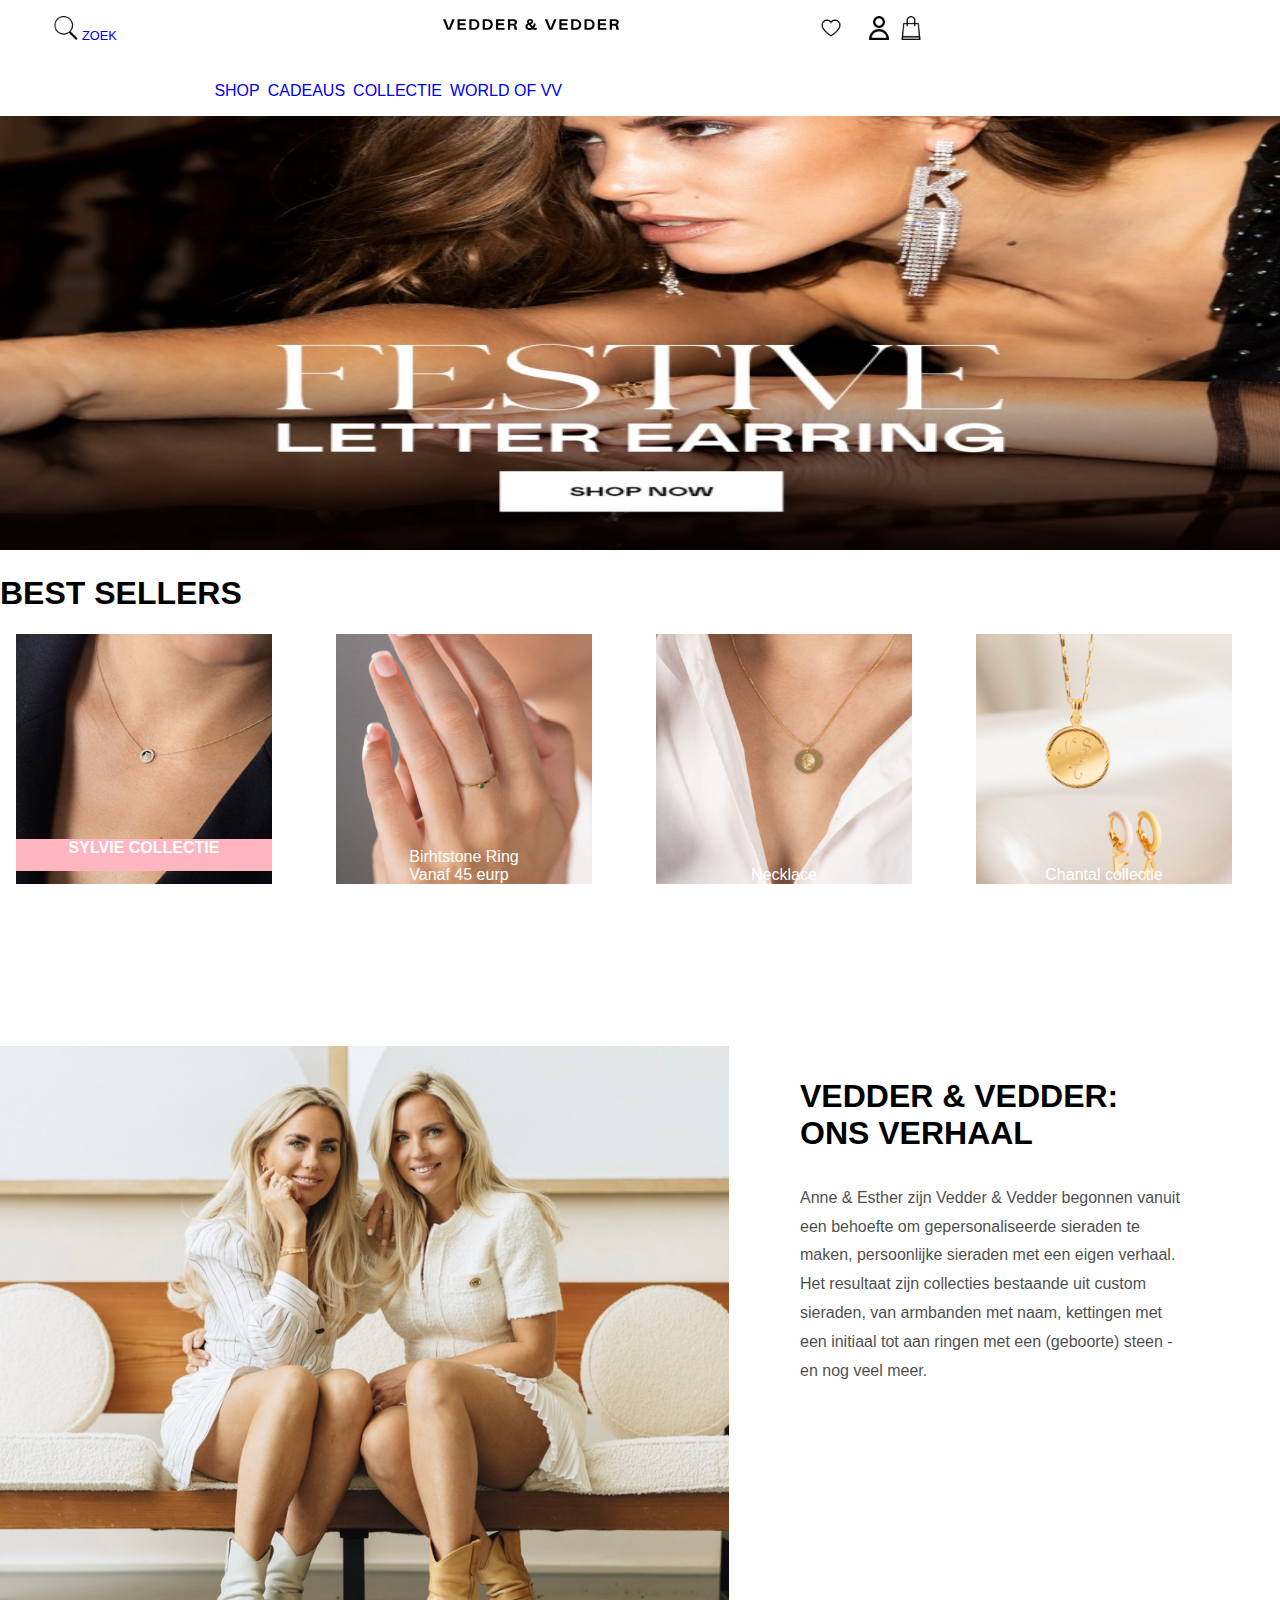
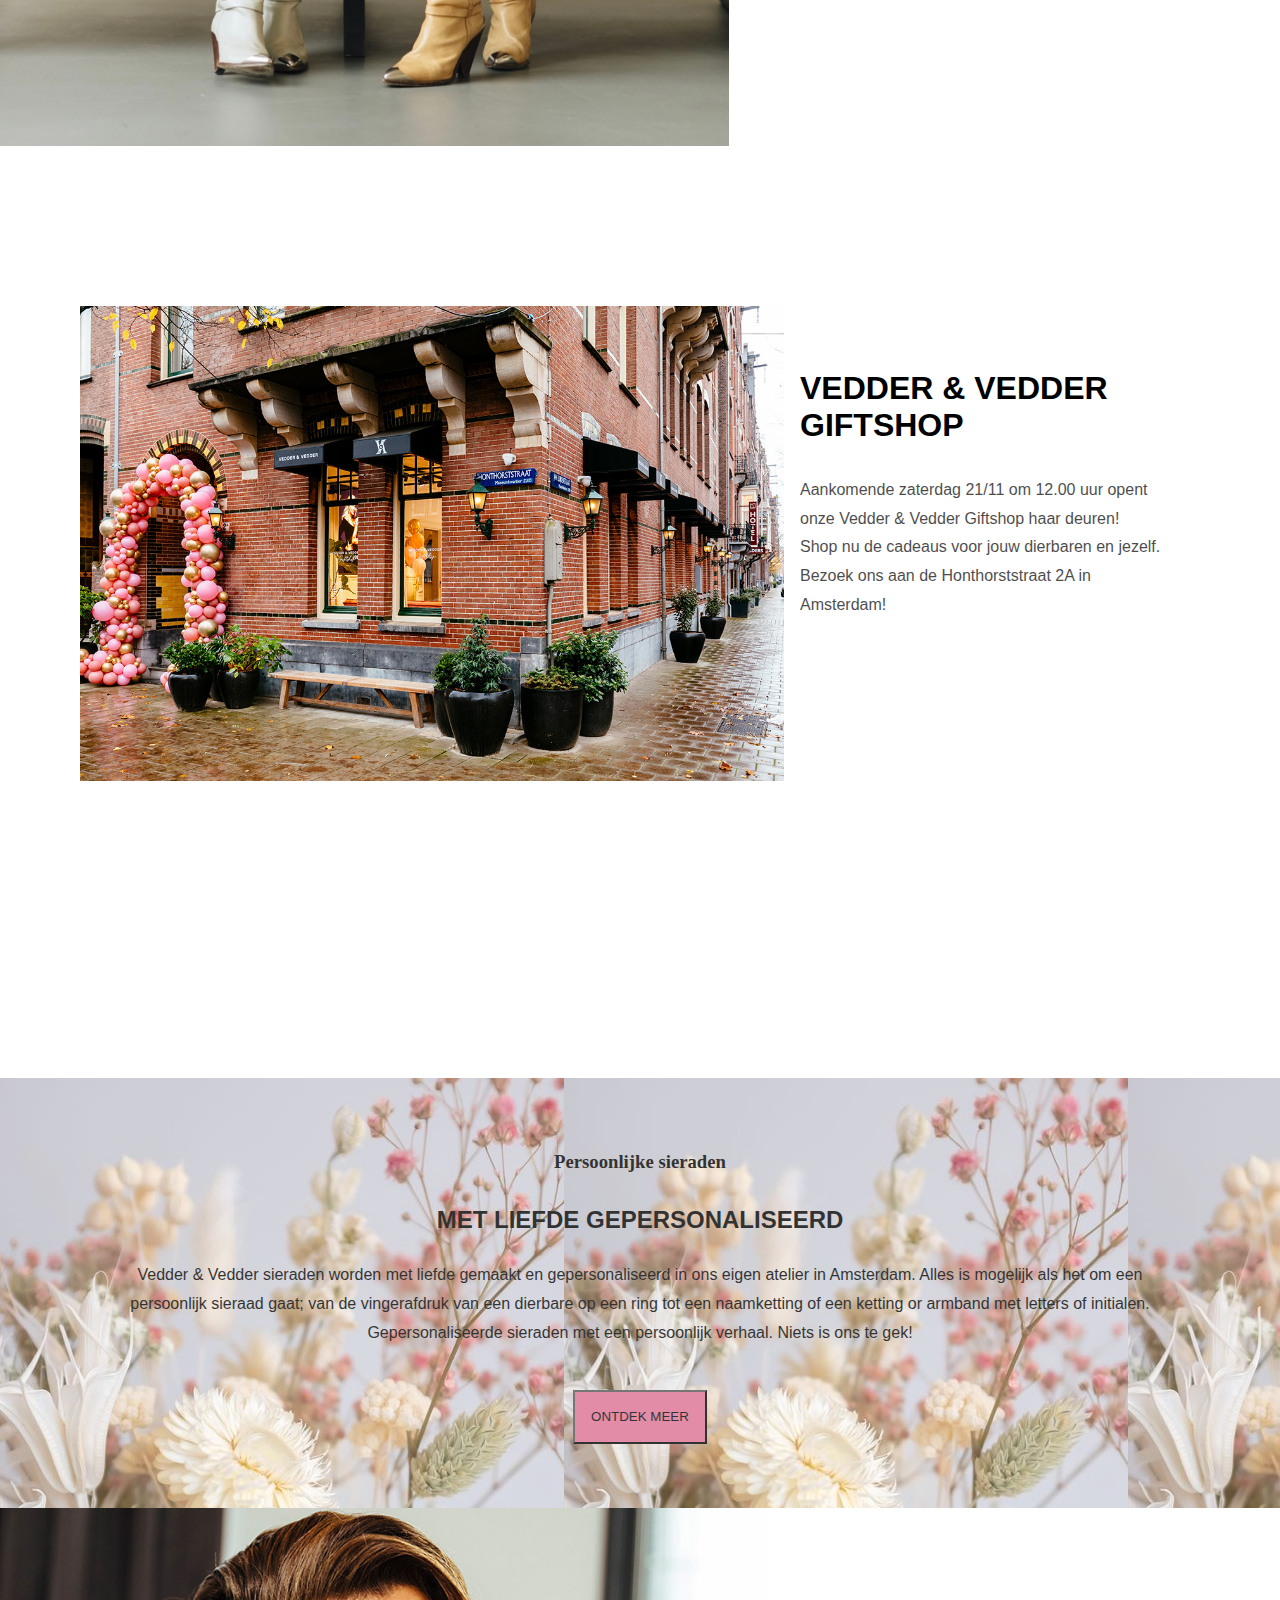
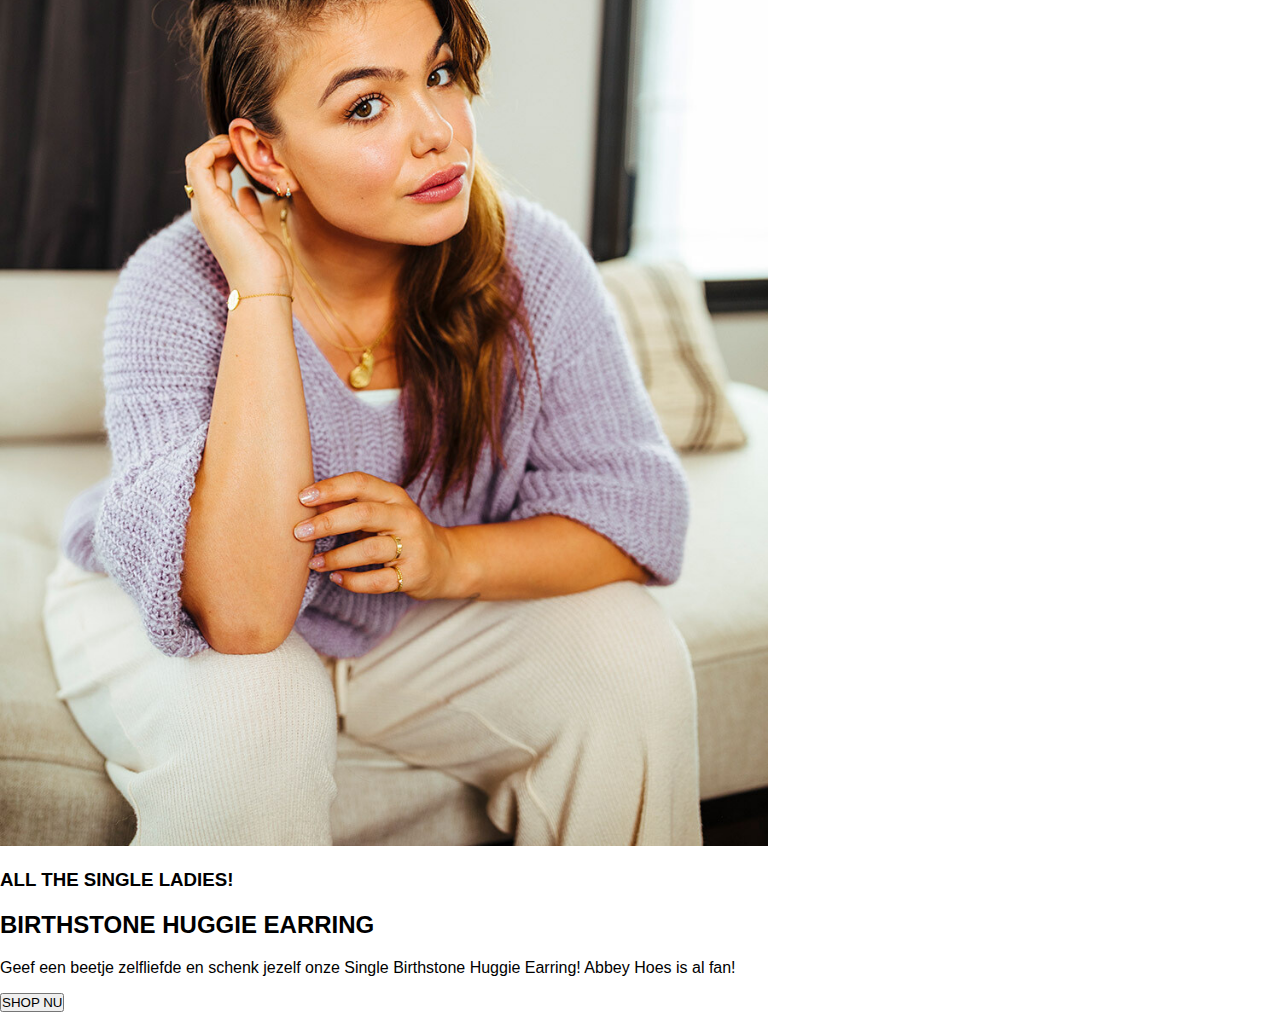
==== index.html @ 8a0cb8a8 "Add files via upload" ====
<!DOCTYPE html>
<html lang="en">

<head>
    <meta charset="UTF-8">
    <meta name="viewport" content="width=device-width, initial-scale=1.0">
    <title>Document</title>
    <link href="CSSNIEUW/stylenieuw.css" rel="stylesheet">
    <link rel="stylesheet" href="https://use.fontawesome.com/releases/v5.2.0/css/all.css">
</head>
<header>
    <div class="container">
        <nav class="nav">


            <ul class="nav-list nav-list-mobile">
                <li class="nav-item">
                    <div class="mobile-menu">
                        <span class="line line-top"></span>
                        <span class="line line-bottom"></span>
                    </div>
                </li>
                <li class="nav-item">
                    <a href="indexnieuw.html" class="nav-link nav-link-logo"><img src="IMAGESNIEUW/logoVV.svg"></a>
                </li>
                <li class="nav-item">
                    <a href="indexnieuw.html" class="nav-link nav-link-zoeken"></a>
                </li>
                <li class="nav-item">
                    <a href="indexnieuw.html" class="nav-link nav-link-tas"></a>
                </li>
            </ul>



            <!-- /.nav-list nav-list-mobile -->
            <div class="container">
                <ul class="nav-list nav-list-larger">

                    <li class="nav-item nav-item-hidden">
                        <a href="indexnieuw.html" class="nav-link nav-link-zoeken"><img src=IMAGESNIEUW/vergrootglas.png> ZOEK</a>
                    </li>
                    <li class="nav-item">
                        <a href="indexnieuw.html" class="nav-link nav-link-logo"><img src="IMAGESNIEUW/logoVV.svg"></a>
                    </li>

                    <li class="nav-item">
                        <a href="indexnieuw.html" class="nav-link nav-link-hartje"><img src="IMAGESNIEUW/hartje.jpg"></a>
                    </li>
                    <li class="nav-item">
                        <a href="indexnieuw.html" class="nav-link nav-link-profiel"><img src="IMAGESNIEUW/profiel.png"></a>
                    </li>
                    <li class="nav-item">
                        <a href="indexnieuw.html" class="nav-link nav-link-tas"><img src="IMAGESNIEUW/winkeltas.png"></a>
                    </li>
                </ul>
            </div>

            <div class="container">
                <ul class="nav-list nav-extra">
                    <li class="nav-item nav-item">
                        <a href="indexnieuw.html" class="nav-link-tekst">SHOP</a>
                    </li>
                    <li class="nav-item nav-item">
                        <a href="indexnieuw.html" class="nav-link-tekst">CADEAUS</a>
                    </li>
                    <li class="nav-item nav-item">
                        <a href="indexnieuw.html" class="nav-link-tekst">COLLECTIE</a>
                    </li>
                    <li class="nav-item nav-item">
                        <a href="indexnieuw.html" class="nav-link-tekst">WORLD OF VV</a>
                </ul>
            </div>

            <!-- /.nav-list nav-list-larger -->
        </nav>
    </div>
</header>

<body>
    <div class="home">
        <img src="IMAGESNIEUW/home.jpg"> </div>

    <h1> BEST SELLERS</h1>

    <section id="slider">
        <div class="foto1">
            <h2>SYLVIE COLLECTIE</h2>
        </div>
        <div class="foto2">
            <p>Birhtstone Ring<br>Vanaf 45 eurp</p>
        </div>
        <div class="foto3">
            <p>Necklace</p>
        </div>
        <div class="foto4">
            <p>Chantal collectie</p>
        </div>

    </section>


    <section id="Onsverhaal">
        <div class="FOTOonsverhaal"></div>
        <div class="rechts1">
            <h3>VEDDER & VEDDER:<br> ONS VERHAAL</h3>
            <p>Anne & Esther zijn Vedder & Vedder begonnen vanuit een behoefte om gepersonaliseerde sieraden te maken, persoonlijke sieraden met een eigen verhaal. Het resultaat zijn collecties bestaande uit custom sieraden, van armbanden met naam, kettingen met een initiaal tot aan ringen met een (geboorte) steen - en nog veel meer.</p>
        </div>
    </section>


    <section id="giftshop">
        <div class="FOTOgiftshop"></div>
        <div class="rechts2">
            <h3>VEDDER & VEDDER GIFTSHOP</h3>
            <p>Aankomende zaterdag 21/11 om 12.00 uur opent onze Vedder & Vedder Giftshop haar deuren!<br>
                Shop nu de cadeaus voor jouw dierbaren en jezelf. Bezoek ons aan de Honthorststraat 2A in Amsterdam!</p>
        </div>
    </section>

    <section id="persoonlijk">
        <div class="Tekstpersoonlijk">
            <h3>Persoonlijke sieraden</h3>
            <h2>MET LIEFDE GEPERSONALISEERD</h2>
            <P>Vedder & Vedder sieraden worden met liefde gemaakt en gepersonaliseerd in ons eigen atelier in Amsterdam. Alles is mogelijk als het om een persoonlijk sieraad gaat; van de vingerafdruk van een dierbare op een ring tot een naamketting of een ketting or armband met letters of initialen. Gepersonaliseerde sieraden met een persoonlijk verhaal. Niets is ons te gek!</P>
            <button>ONTDEK MEER</button>
        </div>

    </section>
    <section id="single">
        <div class="Tekstsingle">
           <img src="IMAGESNIEUW/abbey.jpg">
            <h3>ALL THE SINGLE LADIES!</h3>
            <h2>BIRTHSTONE HUGGIE EARRING</h2>
            <P>Geef een beetje zelfliefde en schenk jezelf onze Single Birthstone Huggie Earring! Abbey Hoes is al fan!</P>
            <button>SHOP NU</button>
        </div>

    </section>


    <script type="text/javascript" src="JAVASCRIPT/jsnieuw.js"></script>
</body></html>
---- CSSNIEUW/stylenieuw.css ----
*,
*::before,
*::after {
    padding: 0;
}


body {
    margin: 0;
    width: 100vw;
    font-family: sans-serif;
}



a {

    text-decoration: none;
    padding-right: .5em;
    justify-content: space-between;


}

.container {
    max-width: 98rem;
    margin: 0 auto;
    padding: 0 2.2rem;
    background-color: white;

}

header {
    position: fixed;
    top: 0;
    z-index: 1400;
    width: 100%;
    height: 4.4rem;
    background-color: white;
}

.nav-list {
    list-style: none;
    display: flex;
    margin: 0 -1rem;
    padding-top: 1rem;
}


.nav-list-mobile {
    display: none;
}


.nan-link:hover {
    opacity: .7;
}

.nav-link-logo img {
    width: 11rem;
    z-index: 1500;
    padding-left: 20em;

}

.nav-link-zoeken img {
    width: 1.5rem;
    height: 1.5rem;
    z-index: 1500;

}

.nav-link-zoeken {
    font-size: .8rem;
}

.nav-link-tas img {
    width: 1.5rem;
    height: 1.5rem;
    z-index: 1500;
    display: flex;
    justify-content: center;

}

.nav-link-hartje img {
    width: 1.5rem;
    height: 1.5rem;
    z-index: 1500;
    padding-left: 12em;
}

.nav-link-profiel img {
    width: 1.5rem;
    height: 1.5rem;
    z-index: 1500;
    padding-left: 1em;
}

.nav-extra {
padding-left: 10em;
    padding-top: 1.5em;
    padding-bottom: 1em;
}

.nav-extra {


}





@media screen and (max-width: 767px) {
    header {
        height: 4.8rem;
    }

    header .container {
        padding: 0;
    }

    .nav-list {
        margin-top: 0;
        padding-top: 0;
    }

    .nav-list-mobile {
        display: flex;

    }

    .nav-item {
        width: 4.8rem;
        display: flex;
        justify-content: center;

    }


    .nav-item-hidden {
        display: none;
    }



    .mobile-menu {
        position: relative;
        z-index: 1500;
        width: 100%;
        height: 100%;
        display: flex;
        flex-direction: column;
        align-items: center;
        justify-content: center;
        cursor: pointer;
    }

    .line {
        position: absolute;
        width: 1.7rem;
        height: 0.06em;
        top: 2em;
        left: 2em;
        background-color: black;
        margin-top: 0.6em;
    }

    .line-top {
        margin-top: 0.2rem;
    }

    .line-bottom {
        margin-top: -4.rem;
    }

    .active .line-top {
        margin-top: 0;
        transform: rotate (45deg);
        transition: transform .3192s .1s;
    }

    .active .line-bottom {
        margin-top: 0;
        transform: rotate (-45deg);
        transition: transform .3192s .1s;
    }

    header.active {
        height: 80%;
        background-color: white;
    }


   .nav-link-tas {
        width: 1.6rem;
        height: 4.8rem;
        transition: opacity 3s;
    }


    .nav-link {
        font-size: 1.7rem;
        padding: 0;
        margin-top: 0.7em;

    }

    .nav-list-larger {
        position: fixed;
        top: 0;
        left: 0;
        width: 0;
        height: 0;
        display: block;
        padding: 10.5rem 5rem;
        z-index: 1000;
        box-sizing: border-box;
        opacity: 0;
        visibility: hidden;
        transition: opacity .3s;
        color: black;
    }

    .nav-extra {
        position: fixed;
        top: 0;
        left: 0;
        width: 0;
        height: 0;
        display: block;
        padding: 10.5rem 5rem;
        z-index: 1000;
        box-sizing: border-box;
        opacity: 0;
        visibility: hidden;
        transition: opacity .3s;
        color: black;
    }

    .active .nav-extra {
        height: 100vh;
        opacity: 1;
        visibility: visible;
    }

    .active .nav-list-larger {

        height: 100vh;
        opacity: 1;
        visibility: visible;
    }

    .active .nav-link-tas {
        opacity: 0;
        transition: opacity .3s;
    }

    .active .nav-link-logo img {
        opacity: 0;
    }


    .nav-list-larger  {
        width: 100%;
        justify-content: flex-start;
        border-bottom: 2px solid rgba(255, 255, 255, .1);
        background-color: white;
    }


}

@media screen and (min-width: 767px) {

}





.home img {
    position: relative;
    height: auto;
    width: 100%;
}

@media (min-width:1025px) {
    .home img {
        height: 550px;
        background-position: center center;

    }
}

@media (max-width:400px) {
    .home img {
        height: 70%;
    }
}

#slider {
    height: 300px;
    width: 100%;
    display: grid;
    grid-template-columns: 1fr 1fr 1fr 1fr;
    margin-left: 1em;
}

@media (max-width: 400px) {
    #slider {
        width: 100%;
        overflow: hidden;
        margin: auto;

    }
}

@media (min-width:1025px) {
    #slider {
        width: 100%;
    }

    #slider h2:first-of-type {
        font-size: 1em;
    }
}


#slider div {
    height: 100%;
    width: 80%;
}

#slider .foto1 {
    background-image: url("../IMAGESNIEUW/sylvie.jpg");
    background-size: cover;
    background-position: center center;
    height: 250px;
    display: grid;
    grid-template-columns: 1fr;
    grid-template-rows: 4.5fr 1fr 1fr;
}



.foto1 h2 {
    color: white;
    background-color: lightpink;
    height: 2em;
    width: 100%;
    font-size: 1rem;
    text-align: center;
    grid-row-start: 8;

}

#slider p {
    color: white;
    margin: auto;
    grid-row-start: 8;

}



#slider .foto2 {
    height: 250px;
    background-image: url(../IMAGESNIEUW/birthstonering.jpg);
    background-size: cover;
    background-position: center center;
    display: grid;
    grid-template-columns: 1fr;
    grid-template-rows: 4.5fr 1fr 1fr;
}

#slider .foto3 {
    height: 250px;
    background-image: url(../IMAGESNIEUW/fingernecklace.jpg);
    background-size: cover;
    background-position: center center;
    display: grid;
    grid-template-columns: 1fr;
    grid-template-rows: 4.5fr 1fr 1fr;
}

#slider .foto4 {
    height: 250px;
    background-image: url(../IMAGESNIEUW/chantal_collectie_2.jpg);
    background-size: cover;
    background-position: center center;
    display: grid;
    grid-template-columns: 1fr;
    grid-template-rows: 4.5fr 1fr 1fr;
}

#Onsverhaal {
    margin-top: 2em;
    position: relative;
    height: 700px;
    display: grid;
    grid-template-columns: 2fr;
    grid-template-rows: 4.5fr 3fr 1fr;


}

.FOTOonsverhaal {
    background-image: url(../IMAGESNIEUW/ourstory.jpg);
    background-size: cover;
    width: 100%;
    height: 500px;
}



.rechts1 p {
    font-weight: 300;
    line-height: 1.8;
    font-size: 1rem;
    opacity: 0.7;
}

.rechts1 h3 {
    font-size: 2rem;
}

.rechts1 {
    margin: 2em 2em 2em 2em;

}


@media (min-width:1025px) {

    .FOTOonsverhaal {
        display: block;
        position: absolute;
        background-size: cover;
        background-repeat: no-repeat;
        background-size: contain;
        margin-top: 5em;
        height: 700px;

    }

}

@media (min-width:1025px) {
    .rechts1 {
        position: relative;
        max-width: 380px;
        margin-left: 50em;
        margin-top: 5em;
        text-align: left;
        grid-row-start: 1;
    }
}

@media (max-width:400px) {
    .rechts1 {
        position: relative;
        grid-row-start: 3;
    }
}

@media(max-width: 400px) {
    .FOTOonsverhaal {
        width: 100%;
    }
}


#giftshop {
    position: relative;
    margin-top: 15em;
    height: 500px;
    display: grid;
    grid-template-columns: 2fr;
    grid-template-rows: 4.5fr 3fr 1fr;


}

.FOTOgiftshop {
    background-image: url(../IMAGESNIEUW/Giftshop.JPG);
    background-size: cover;
    width: 100%;
    height: 500px;
}



.rechts2 p {
    font-weight: 300;
    line-height: 1.8;
    font-size: 1rem;
    opacity: 0.7;
}

.rechts2 h3 {
    font-size: 2rem;
}

.rechts2 {
    margin: 2em 2em 2em 2em;

}


@media (min-width:1025px) {

    .FOTOgiftshop {
        display: block;
        position: absolute;
        background-size: cover;
        background-repeat: no-repeat;
        background-size: contain;
        width: 55%;
        margin-left: 5em;
    }

}

@media(max-width: 400px) {
    .FOTOgiftshop {
        width: 100%;
    }
}


@media (min-width:1025px) {
    .rechts2 {
        max-width: 380px;
        margin-left: 50em;
        margin-top: 2em;
        text-align: left;
        grid-row-start: 1;
    }
}

@media (max-width:400px) {
    .rechts2 {
        grid-row-start: 3;
        margin-bottom: 5em;
    }
}



#persoonlijk {
    margin-top: 17em;
    padding: 3em 2em 3em 2em;
    background-color: lightgray;
    background-image: url(../IMAGESNIEUW/bloemen.jpg);
    opacity: .8;

}

.Tekstpersoonlijk {
    text-align: center;
    margin: 1em 5em 1em 5em;
    font-weight: 300;
    line-height: 1.8;
    font-size: 1rem;
}

.Tekstpersoonlijk h3 {
    font-family: fantasy;
}

.Tekstpersoonlijk button {
    text-align: center;
    background-color: palevioletred;
    width: 10em;
    height: 4em;
    margin-top: 2em;

}

#single img {
    width: 60%;
}

#wishlist .item {
 display: flex;
    text-decoration: none;
}

#wishlist h1 {

}
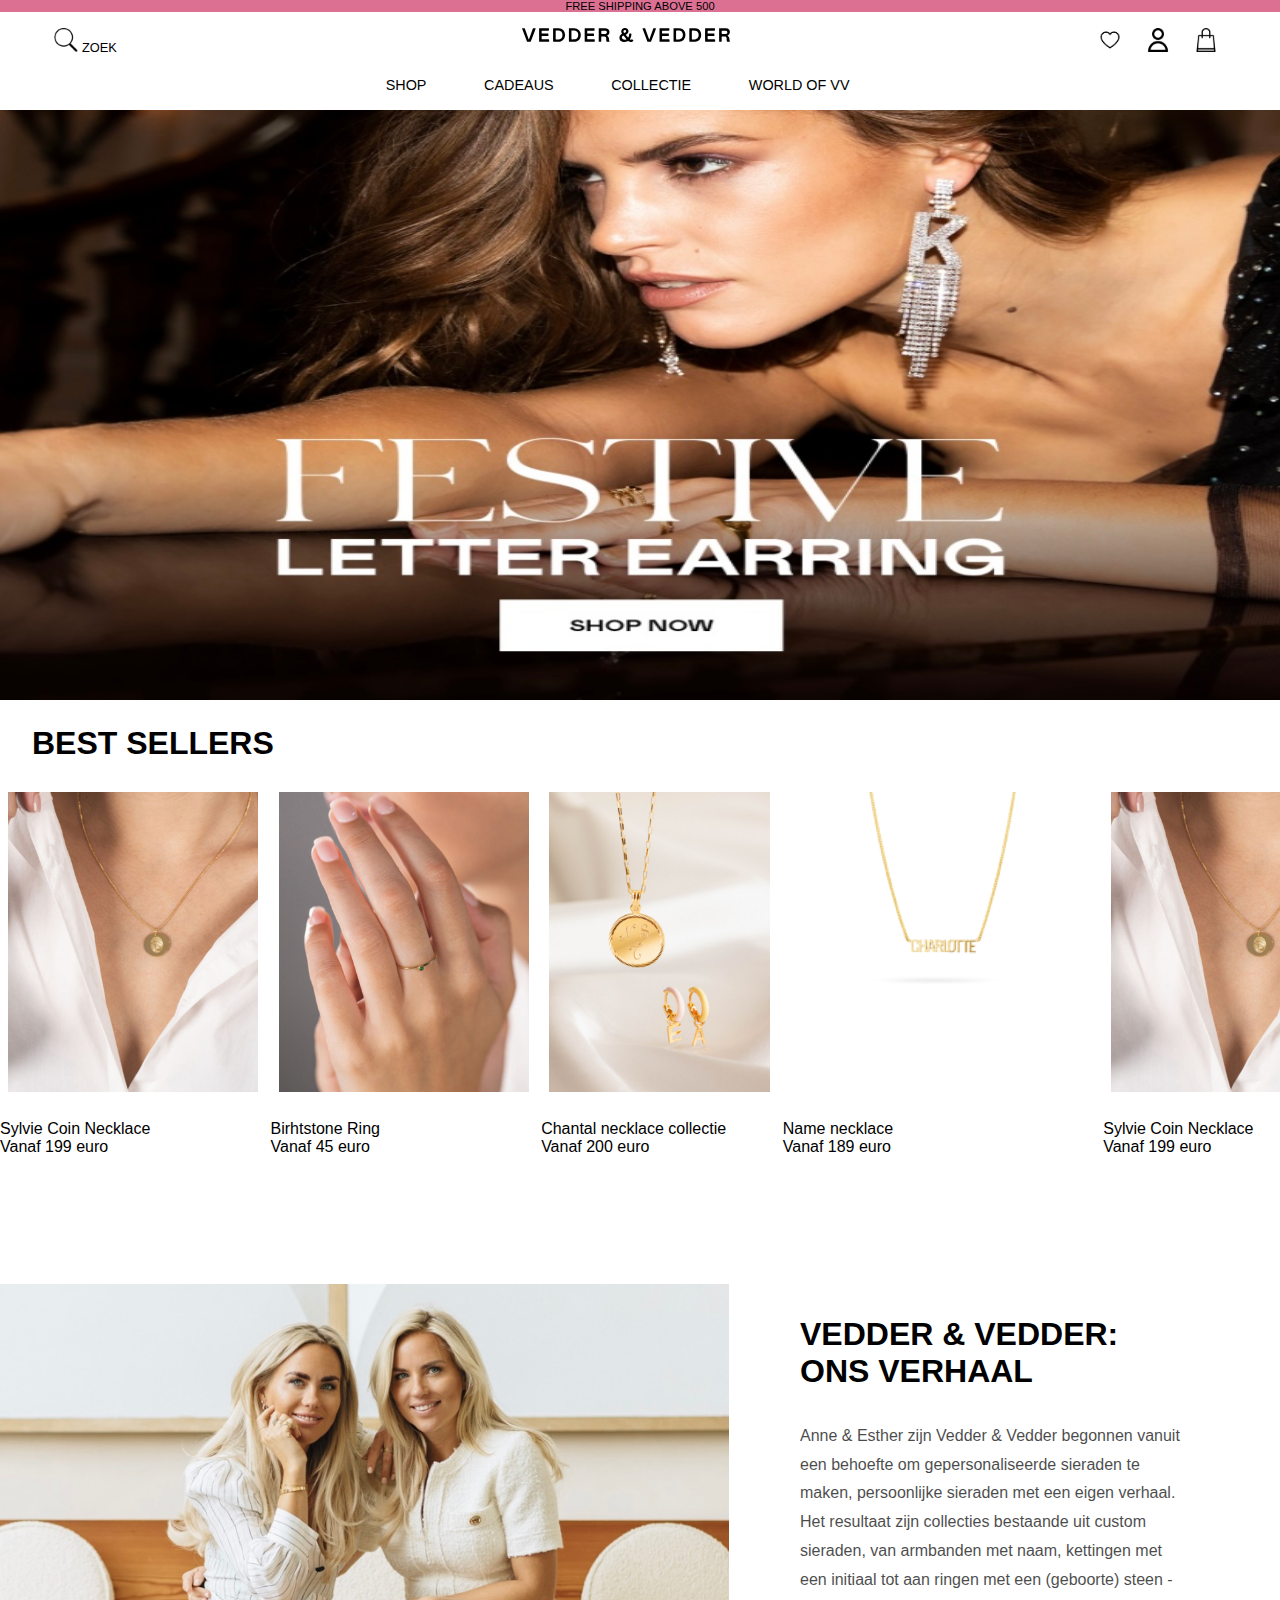
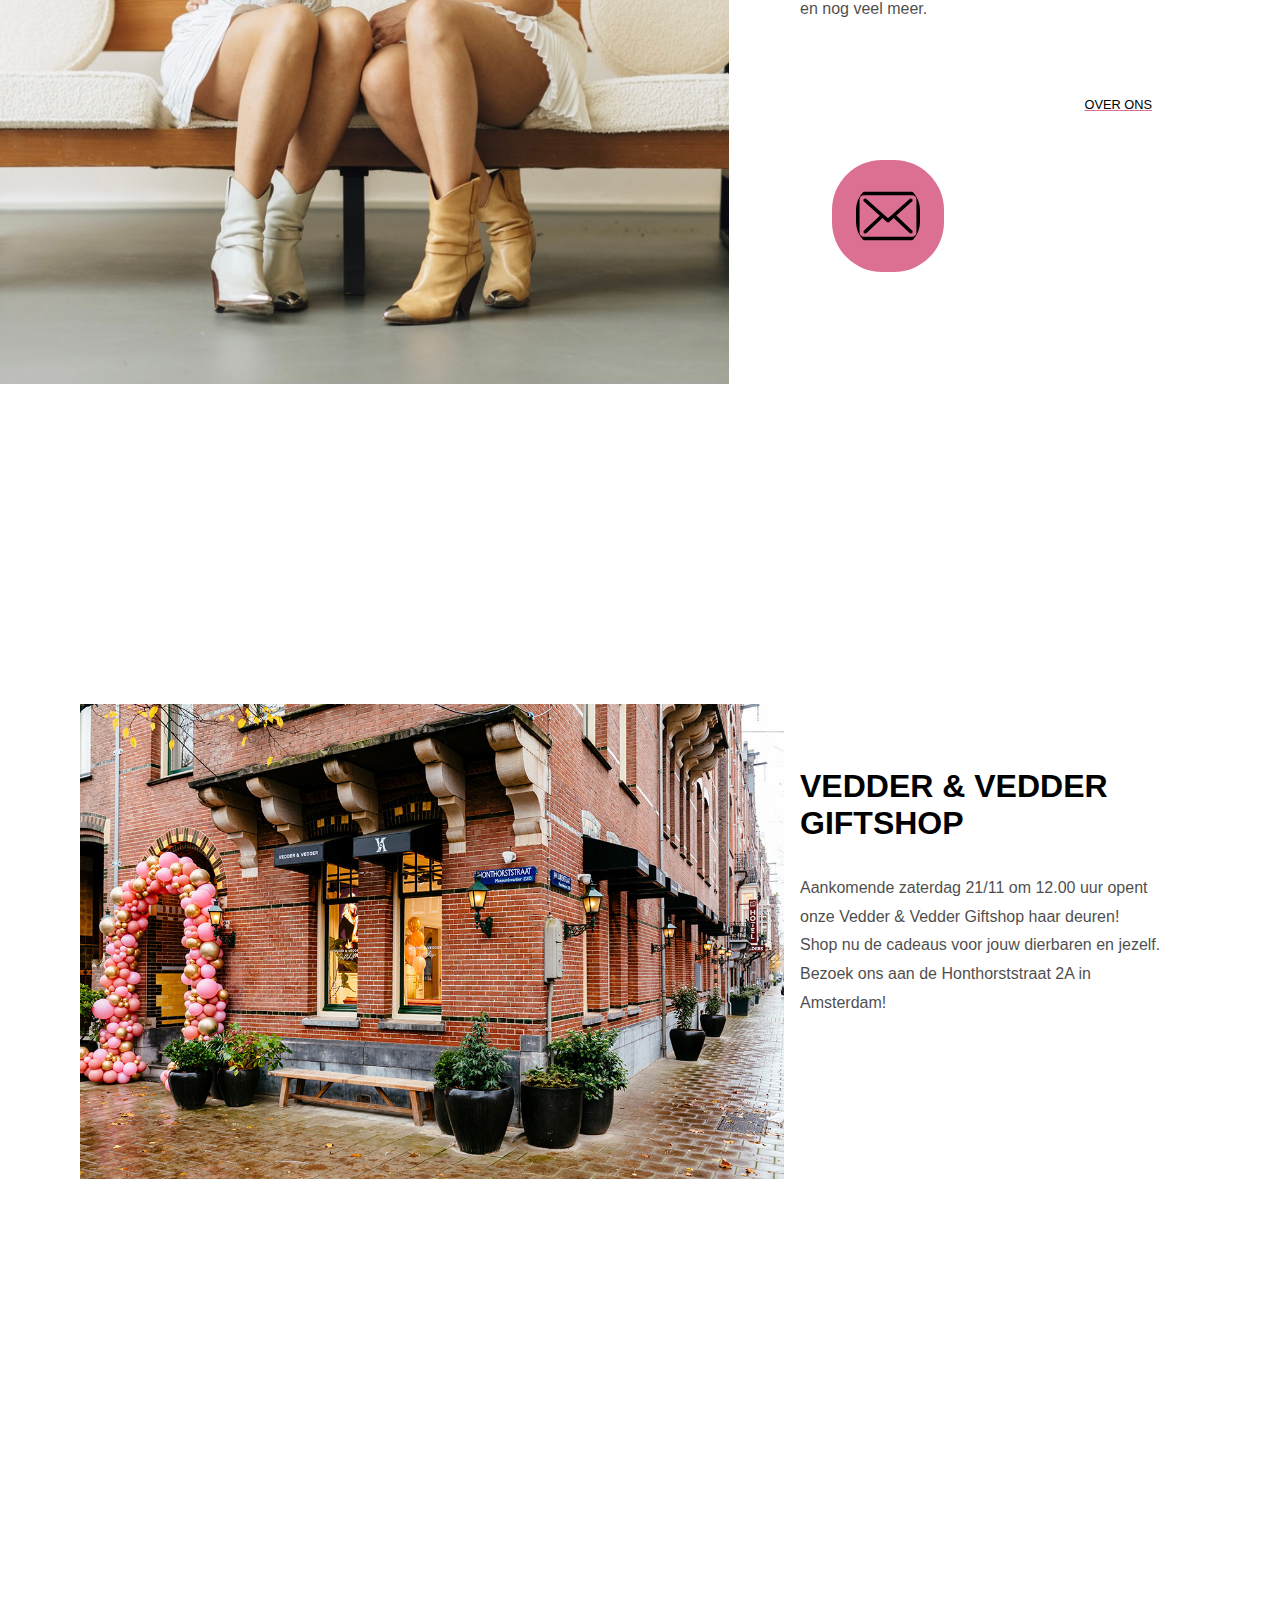
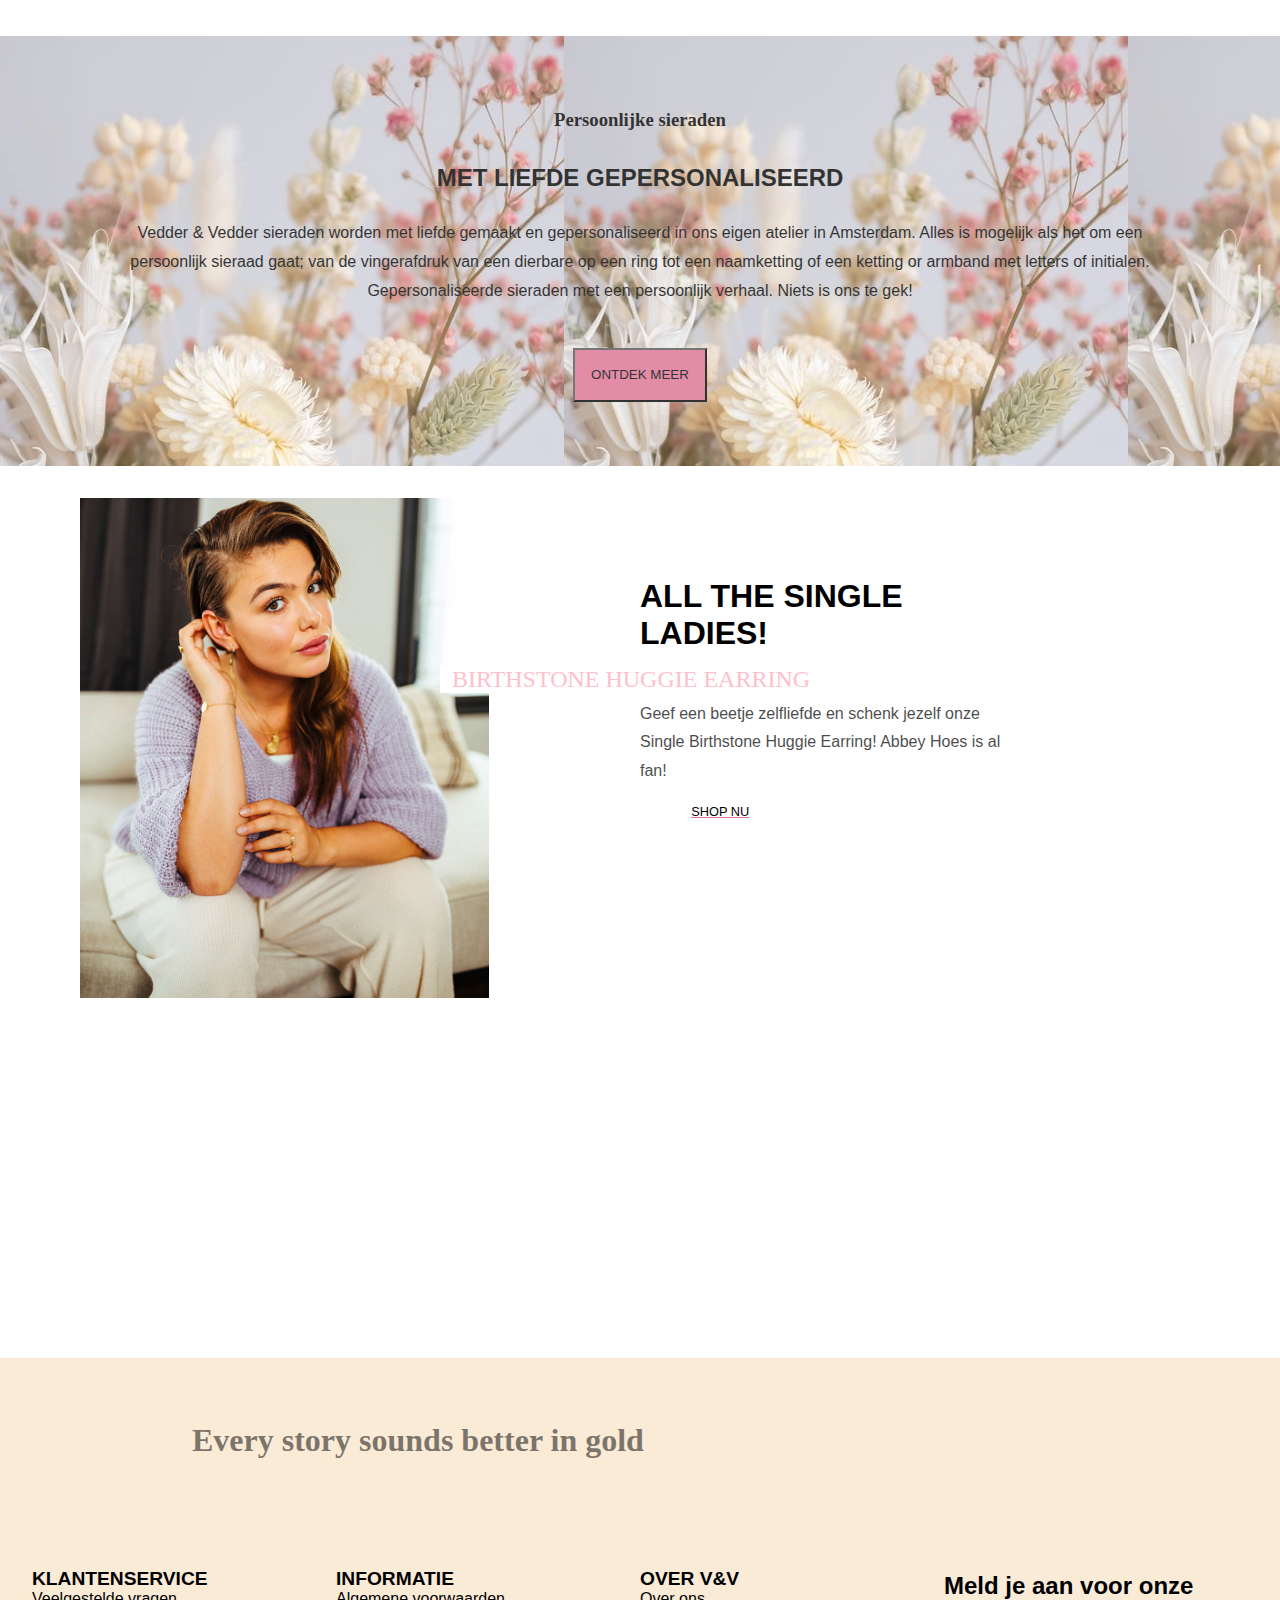
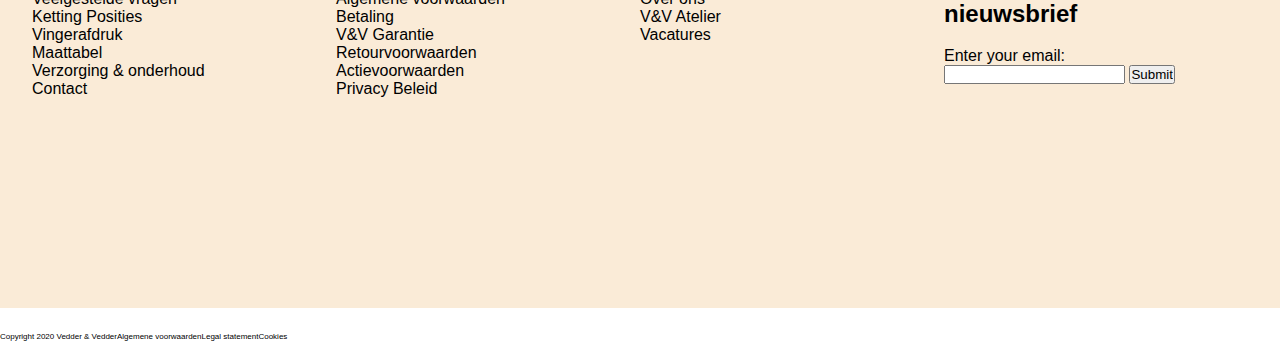
==== commit 45d0e2e9: "Add files via upload" ====
--- a/index.html
+++ b/index.html
@@ -8,11 +8,12 @@
     <link href="CSSNIEUW/stylenieuw.css" rel="stylesheet">
     <link rel="stylesheet" href="https://use.fontawesome.com/releases/v5.2.0/css/all.css">
 </head>
+<!-- Navigatie-menu -->
 <header>
+    <p> FREE SHIPPING ABOVE 500</p>
+    <!-- /.nav-list nav-list-mobile -->
     <div class="container">
         <nav class="nav">
-
-
             <ul class="nav-list nav-list-mobile">
                 <li class="nav-item">
                     <div class="mobile-menu">
@@ -20,95 +21,118 @@
                         <span class="line line-bottom"></span>
                     </div>
                 </li>
+
+
                 <li class="nav-item">
-                    <a href="indexnieuw.html" class="nav-link nav-link-logo"><img src="IMAGESNIEUW/logoVV.svg"></a>
+                    <a href="index.html" class="nav-link nav-link-zoeken"></a>
                 </li>
                 <li class="nav-item">
-                    <a href="indexnieuw.html" class="nav-link nav-link-zoeken"></a>
+                    <a href="index.html" class="nav-link nav-link-tas"></a>
                 </li>
-                <li class="nav-item">
-                    <a href="indexnieuw.html" class="nav-link nav-link-tas"></a>
-                </li>
+
             </ul>
 
 
 
-            <!-- /.nav-list nav-list-mobile -->
+            <!-- /.nav-list nav-list-larger -->
             <div class="container">
                 <ul class="nav-list nav-list-larger">
 
+                    <li class="nav-item nav-item">
+                        <a href="index.html" class="nav-link nav-link-zoeken"><img src=IMAGESNIEUW/vergrootglas.png> ZOEK</a>
+                    </li>
+                    <li class="nav-item">
+                        <a href="index.html" class="nav-link nav-link-logo"><img src="IMAGESNIEUW/logoVV.svg"></a>
+                    </li>
+
                     <li class="nav-item nav-item-hidden">
-                        <a href="indexnieuw.html" class="nav-link nav-link-zoeken"><img src=IMAGESNIEUW/vergrootglas.png> ZOEK</a>
+                        <a href="Wishlist.html" class="nav-link nav-link-hartje"><img src="IMAGESNIEUW/hartje.jpg"></a>
+                    </li>
+                    <li class="nav-item nav-item-hidden">
+                        <a href="index.html" class="nav-link nav-link-profiel"><img src="IMAGESNIEUW/profiel.png"></a>
                     </li>
                     <li class="nav-item">
-                        <a href="indexnieuw.html" class="nav-link nav-link-logo"><img src="IMAGESNIEUW/logoVV.svg"></a>
-                    </li>
-
-                    <li class="nav-item">
-                        <a href="indexnieuw.html" class="nav-link nav-link-hartje"><img src="IMAGESNIEUW/hartje.jpg"></a>
-                    </li>
-                    <li class="nav-item">
-                        <a href="indexnieuw.html" class="nav-link nav-link-profiel"><img src="IMAGESNIEUW/profiel.png"></a>
-                    </li>
-                    <li class="nav-item">
-                        <a href="indexnieuw.html" class="nav-link nav-link-tas"><img src="IMAGESNIEUW/winkeltas.png"></a>
+                        <a href="index.html" class="nav-link nav-link-tas"><img src="IMAGESNIEUW/winkeltas.png"></a>
                     </li>
                 </ul>
             </div>
 
+            <!-- /.nav-list nav-list-extra -->
             <div class="container">
                 <ul class="nav-list nav-extra">
                     <li class="nav-item nav-item">
-                        <a href="indexnieuw.html" class="nav-link-tekst">SHOP</a>
-                    </li>
-                    <li class="nav-item nav-item">
-                        <a href="indexnieuw.html" class="nav-link-tekst">CADEAUS</a>
-                    </li>
-                    <li class="nav-item nav-item">
-                        <a href="indexnieuw.html" class="nav-link-tekst">COLLECTIE</a>
-                    </li>
-                    <li class="nav-item nav-item">
-                        <a href="indexnieuw.html" class="nav-link-tekst">WORLD OF VV</a>
+                        <a href="index.html" class="nav-link-tekst">SHOP</a>
+                    </li>
+                    <li class="nav-item nav-item">
+                        <a href="index.html" class="nav-link-tekst">CADEAUS</a>
+                    </li>
+                    <li class="nav-item nav-item">
+                        <a href="index.html" class="nav-link-tekst">COLLECTIE</a>
+                    </li>
+                    <li class="nav-item nav-item">
+                        <a href="index.html" class="nav-link-tekst">WORLD OF VV</a>
+                    </li>
                 </ul>
             </div>
 
-            <!-- /.nav-list nav-list-larger -->
+
+
+
         </nav>
     </div>
 </header>
 
+<!-- Hoofdtekst -->
+
 <body>
     <div class="home">
         <img src="IMAGESNIEUW/home.jpg"> </div>
 
+    <!-- Best sellers met een slider -->
     <h1> BEST SELLERS</h1>
 
     <section id="slider">
-        <div class="foto1">
-            <h2>SYLVIE COLLECTIE</h2>
-        </div>
-        <div class="foto2">
-            <p>Birhtstone Ring<br>Vanaf 45 eurp</p>
-        </div>
-        <div class="foto3">
-            <p>Necklace</p>
-        </div>
-        <div class="foto4">
-            <p>Chantal collectie</p>
-        </div>
-
-    </section>
-
-
+
+        <div id="scroll">
+            <div class="slide">
+                <img src="IMAGESNIEUW/fingernecklace.jpg">
+                <p>Sylvie Coin Necklace<br>Vanaf 199 euro</p>
+            </div>
+            <div class="slide">
+                <img src="IMAGESNIEUW/birthstonering.jpg">
+                <p>Birhtstone Ring<br>Vanaf 45 euro</p>
+            </div>
+            <div class="slide">
+                <img src="IMAGESNIEUW/chantal_collectie_2.jpg">
+                <p>Chantal necklace collectie<br>Vanaf 200 euro</p>
+            </div>
+            <div class="slide">
+                <img src="IMAGESNIEUW/namenecklace.png">
+                <p>Name necklace<br>Vanaf 189 euro</p>
+            </div>
+
+            <div class="slide">
+                <img src="IMAGESNIEUW/fingernecklace.jpg">
+                <p>Sylvie Coin Necklace<br>Vanaf 199 euro</p>
+            </div>
+        </div>
+
+
+    </section>
+
+    <img src="IMAGESNIEUW/envelope.svg" id="bericht">
+
+    <!-- Ons verhaal-->
     <section id="Onsverhaal">
         <div class="FOTOonsverhaal"></div>
         <div class="rechts1">
             <h3>VEDDER & VEDDER:<br> ONS VERHAAL</h3>
             <p>Anne & Esther zijn Vedder & Vedder begonnen vanuit een behoefte om gepersonaliseerde sieraden te maken, persoonlijke sieraden met een eigen verhaal. Het resultaat zijn collecties bestaande uit custom sieraden, van armbanden met naam, kettingen met een initiaal tot aan ringen met een (geboorte) steen - en nog veel meer.</p>
         </div>
-    </section>
-
-
+        <a href="https://www.vedder-vedder.com/nl/over-ons" id="overons">OVER ONS</a>
+    </section>
+
+    <!-- De giftshop-->
     <section id="giftshop">
         <div class="FOTOgiftshop"></div>
         <div class="rechts2">
@@ -118,6 +142,7 @@
         </div>
     </section>
 
+    <!-- Persoonlijk-->
     <section id="persoonlijk">
         <div class="Tekstpersoonlijk">
             <h3>Persoonlijke sieraden</h3>
@@ -126,18 +151,77 @@
             <button>ONTDEK MEER</button>
         </div>
 
+        <!-- All the single ladies-->
     </section>
     <section id="single">
-        <div class="Tekstsingle">
-           <img src="IMAGESNIEUW/abbey.jpg">
+        <div class="FOTOsingle">
+            <p>BIRTHSTONE HUGGIE EARRING</p>
+        </div>
+        <div class="rechts3">
             <h3>ALL THE SINGLE LADIES!</h3>
-            <h2>BIRTHSTONE HUGGIE EARRING</h2>
             <P>Geef een beetje zelfliefde en schenk jezelf onze Single Birthstone Huggie Earring! Abbey Hoes is al fan!</P>
-            <button>SHOP NU</button>
-        </div>
+            <a href="https://www.vedder-vedder.com/nl/over-ons" id="overons">SHOP NU</a>
+        </div>
+
 
     </section>
 
 
     <script type="text/javascript" src="JAVASCRIPT/jsnieuw.js"></script>
-</body></html>
+</body>
+
+<!-- De footer-->
+<footer class="Eind">
+    <h3>Every story sounds better in gold</h3>
+    <section id="footer">
+
+        <div class="Tekstfooter1">
+            <ol>
+                <li><a href="index.html">KLANTENSERVICE</a></li>
+                <li>Veelgestelde vragen</li>
+                <li>Ketting Posities</li>
+                <li>Vingerafdruk</li>
+                <li>Maattabel</li>
+                <li>Verzorging & onderhoud</li>
+                <li>Contact</li>
+            </ol>
+        </div>
+        <div class="Tekstfooter2">
+            <ol>
+                <li><a href="index.html">INFORMATIE</a></li>
+                <li>Algemene voorwaarden</li>
+                <li>Betaling</li>
+                <li>V&V Garantie</li>
+                <li>Retourvoorwaarden</li>
+                <li>Actievoorwaarden</li>
+                <li>Privacy Beleid</li>
+            </ol>
+        </div>
+        <div class="Tekstfooter3">
+            <ol>
+                <li><a href="index.html">OVER V&V</a></li>
+                <li>Over ons</li>
+                <li>V&V Atelier</li>
+                <li>Vacatures</li>
+            </ol>
+        </div>
+        <div class="email">
+            <h2>Meld je aan voor onze nieuwsbrief</h2>
+            <form>
+                <label for="email">Enter your email:</label>
+                <input type="email" id="email" name="email">
+                <input type="submit">
+            </form>
+        </div>
+
+    </section>
+    <div class="footer_bottom">
+        <p>Copyright 2020 Vedder & Vedder</p>
+        <p>Algemene voorwaarden</p>
+        <p>Legal statement</p>
+        <p>Cookies</p>
+    </div>
+
+</footer>
+
+</html>
--- a/CSSNIEUW/stylenieuw.css
+++ b/CSSNIEUW/stylenieuw.css
@@ -4,6 +4,7 @@
     padding: 0;
 }
 
+/* Index.html */
 
 body {
     margin: 0;
@@ -11,7 +12,15 @@
     font-family: sans-serif;
 }
 
-
+header > p {
+    margin: 0;
+    text-align: center;
+    background-color: palevioletred;
+    font-size: .7em;
+    color: black;
+}
+
+/* navigatie */
 
 a {
 
@@ -29,6 +38,8 @@
     background-color: white;
 
 }
+
+
 
 header {
     position: fixed;
@@ -57,9 +68,10 @@
 }
 
 .nav-link-logo img {
-    width: 11rem;
+    width: 13rem;
     z-index: 1500;
-    padding-left: 20em;
+    display: flex;
+    justify-content: center;
 
 }
 
@@ -72,14 +84,14 @@
 
 .nav-link-zoeken {
     font-size: .8rem;
+    color: black;
 }
 
 .nav-link-tas img {
     width: 1.5rem;
     height: 1.5rem;
     z-index: 1500;
-    display: flex;
-    justify-content: center;
+
 
 }
 
@@ -87,30 +99,37 @@
     width: 1.5rem;
     height: 1.5rem;
     z-index: 1500;
-    padding-left: 12em;
+
 }
 
 .nav-link-profiel img {
     width: 1.5rem;
     height: 1.5rem;
     z-index: 1500;
-    padding-left: 1em;
+
 }
 
 .nav-extra {
-padding-left: 10em;
-    padding-top: 1.5em;
+    display: flex;
+    justify-content: center;
     padding-bottom: 1em;
-}
-
-.nav-extra {
-
-
-}
-
-
-
-
+    padding-right: 2.8em;
+}
+
+.nav-extra .nav-link-hartje {
+    visibility: hidden;
+}
+
+.nav-extra li a {
+    padding-left: 2em;
+    padding-right: 2em;
+    color: black;
+    font-size: .9em;
+    opacity: .9em;
+}
+
+
+/* navigatie responsive */
 
 @media screen and (max-width: 767px) {
     header {
@@ -120,6 +139,8 @@
     header .container {
         padding: 0;
     }
+
+
 
     .nav-list {
         margin-top: 0;
@@ -143,6 +164,18 @@
         display: none;
     }
 
+
+    .nav-link-logo img {
+        padding-left: 8em;
+    }
+
+    .nav-link-tas img {
+        padding-left: 22em;
+    }
+
+    .nav-link-zoeken img {
+        padding-left: 30em;
+    }
 
 
     .mobile-menu {
@@ -192,14 +225,6 @@
         background-color: white;
     }
 
-
-   .nav-link-tas {
-        width: 1.6rem;
-        height: 4.8rem;
-        transition: opacity 3s;
-    }
-
-
     .nav-link {
         font-size: 1.7rem;
         padding: 0;
@@ -213,14 +238,9 @@
         left: 0;
         width: 0;
         height: 0;
-        display: block;
-        padding: 10.5rem 5rem;
-        z-index: 1000;
-        box-sizing: border-box;
-        opacity: 0;
-        visibility: hidden;
-        transition: opacity .3s;
-        color: black;
+        display: flex;
+        padding-left: 5rem;
+
     }
 
     .nav-extra {
@@ -245,24 +265,9 @@
         visibility: visible;
     }
 
-    .active .nav-list-larger {
-
-        height: 100vh;
-        opacity: 1;
-        visibility: visible;
-    }
-
-    .active .nav-link-tas {
-        opacity: 0;
-        transition: opacity .3s;
-    }
-
-    .active .nav-link-logo img {
-        opacity: 0;
-    }
-
-
-    .nav-list-larger  {
+
+
+    .nav-list-larger {
         width: 100%;
         justify-content: flex-start;
         border-bottom: 2px solid rgba(255, 255, 255, .1);
@@ -272,13 +277,67 @@
 
 }
 
+
 @media screen and (min-width: 767px) {
-
-}
-
-
-
-
+    .container .nav-list-larger {
+        display: flex;
+    }
+
+    .container .nav-list-larger li + li + li + li {
+        margin-left: 1em;
+    }
+
+
+    .container .nav-list-larger li:first-of-type(1) {
+        margin-right: auto;
+    }
+
+    .container .nav-list-larger li:nth-of-type(2) {
+        display: block;
+        margin-left: auto;
+        margin-right: auto;
+    }
+
+    .nav-link-logo img {
+        padding-left: 2em;
+    }
+
+
+
+}
+
+
+@media screen and (max-width: 767px) {
+    .nav-link-logo img {
+        padding-left: 1em;
+        padding-top: .8em;
+        width: 6em;
+
+    }
+
+    .nav-link-tas img {
+        padding-left: 7em;
+        padding-top: .6em;
+        width: .8em;
+        height: .8em;
+        display: flex;
+        justify-content: flex-end;
+    }
+
+    .nav-link-zoeken img {
+        padding-left: 16em;
+        padding-top: .6em;
+        width: .8em;
+        height: .8em;
+        display: flex;
+        justify-content: flex-end;
+    }
+}
+
+
+
+
+/* Begin foto*/
 
 .home img {
     position: relative;
@@ -286,118 +345,71 @@
     width: 100%;
 }
 
+/*Begin foto responsive */
 @media (min-width:1025px) {
     .home img {
-        height: 550px;
+        height: 700px;
         background-position: center center;
 
     }
 }
 
-@media (max-width:400px) {
+@media (max-width:767px) {
     .home img {
-        height: 70%;
-    }
-}
-
-#slider {
-    height: 300px;
-    width: 100%;
-    display: grid;
-    grid-template-columns: 1fr 1fr 1fr 1fr;
-    margin-left: 1em;
-}
-
-@media (max-width: 400px) {
-    #slider {
-        width: 100%;
-        overflow: hidden;
-        margin: auto;
-
-    }
-}
-
-@media (min-width:1025px) {
-    #slider {
-        width: 100%;
-    }
-
-    #slider h2:first-of-type {
-        font-size: 1em;
-    }
-}
-
-
-#slider div {
-    height: 100%;
-    width: 80%;
-}
-
-#slider .foto1 {
-    background-image: url("../IMAGESNIEUW/sylvie.jpg");
-    background-size: cover;
-    background-position: center center;
-    height: 250px;
-    display: grid;
-    grid-template-columns: 1fr;
-    grid-template-rows: 4.5fr 1fr 1fr;
-}
-
-
-
-.foto1 h2 {
-    color: white;
-    background-color: lightpink;
-    height: 2em;
-    width: 100%;
-    font-size: 1rem;
-    text-align: center;
-    grid-row-start: 8;
-
-}
-
-#slider p {
-    color: white;
-    margin: auto;
-    grid-row-start: 8;
-
-}
-
-
-
-#slider .foto2 {
-    height: 250px;
-    background-image: url(../IMAGESNIEUW/birthstonering.jpg);
-    background-size: cover;
-    background-position: center center;
-    display: grid;
-    grid-template-columns: 1fr;
-    grid-template-rows: 4.5fr 1fr 1fr;
-}
-
-#slider .foto3 {
-    height: 250px;
-    background-image: url(../IMAGESNIEUW/fingernecklace.jpg);
-    background-size: cover;
-    background-position: center center;
-    display: grid;
-    grid-template-columns: 1fr;
-    grid-template-rows: 4.5fr 1fr 1fr;
-}
-
-#slider .foto4 {
-    height: 250px;
-    background-image: url(../IMAGESNIEUW/chantal_collectie_2.jpg);
-    background-size: cover;
-    background-position: center center;
-    display: grid;
-    grid-template-columns: 1fr;
-    grid-template-rows: 4.5fr 1fr 1fr;
-}
-
+        height: 450px;
+    }
+}
+
+
+/*Best sellers slider*/
+
+h1 {
+    padding-left: 1em;
+}
+
+#scroll {
+    overflow-x: scroll;
+    overflow-y: hidden;
+    white-space: nowrap;
+
+}
+
+
+
+.slide {
+    display: inline-block;
+
+}
+
+.slide img {
+    height: 320px;
+    padding: .5em .5em .5em .5em;
+}
+
+#bericht {
+    position: absolute;
+    top: 110em;
+    margin-left: 52em;
+    width: 4em;
+    position: fixed;
+    padding: 1.5em;
+    border-radius: 50px;
+    background-color: palevioletred;
+}
+
+@media (min-width:768px) {
+
+    .slide img {
+        height: 300px;
+    }
+}
+
+
+
+/*Ons verhaal*/
 #Onsverhaal {
     margin-top: 2em;
-    position: relative;
+    padding-bottom: 10em;
     height: 700px;
     display: grid;
     grid-template-columns: 2fr;
@@ -431,7 +443,17 @@
 
 }
 
-
+#overons {
+    padding: 2em 10em 1em 4em;
+    font-size: .8em;
+    color: black;
+    text-decoration-line: underline;
+    text-decoration-color: palevioletred;
+    text-align: right;
+}
+
+
+/*Ons verhaal responsive*/
 @media (min-width:1025px) {
 
     .FOTOonsverhaal {
@@ -445,9 +467,6 @@
 
     }
 
-}
-
-@media (min-width:1025px) {
     .rechts1 {
         position: relative;
         max-width: 380px;
@@ -456,25 +475,18 @@
         text-align: left;
         grid-row-start: 1;
     }
-}
-
-@media (max-width:400px) {
-    .rechts1 {
-        position: relative;
-        grid-row-start: 3;
-    }
-}
-
-@media(max-width: 400px) {
-    .FOTOonsverhaal {
-        width: 100%;
-    }
-}
-
-
+
+
+
+}
+
+
+
+/*De giftshop*/
 #giftshop {
-    position: relative;
+
     margin-top: 15em;
+    padding-bottom: 10em;
     height: 500px;
     display: grid;
     grid-template-columns: 2fr;
@@ -508,7 +520,7 @@
 
 }
 
-
+/*De giftshop responsive*/
 @media (min-width:1025px) {
 
     .FOTOgiftshop {
@@ -521,16 +533,6 @@
         margin-left: 5em;
     }
 
-}
-
-@media(max-width: 400px) {
-    .FOTOgiftshop {
-        width: 100%;
-    }
-}
-
-
-@media (min-width:1025px) {
     .rechts2 {
         max-width: 380px;
         margin-left: 50em;
@@ -540,7 +542,11 @@
     }
 }
 
-@media (max-width:400px) {
+@media(max-width: 400px) {
+    .FOTOgiftshop {
+        width: 100%;
+    }
+
     .rechts2 {
         grid-row-start: 3;
         margin-bottom: 5em;
@@ -548,7 +554,7 @@
 }
 
 
-
+/*Persoonlijke sieraden*/
 #persoonlijk {
     margin-top: 17em;
     padding: 3em 2em 3em 2em;
@@ -570,6 +576,10 @@
     font-family: fantasy;
 }
 
+.Tekstpersoonlijk h2 {
+    text-align: center;
+}
+
 .Tekstpersoonlijk button {
     text-align: center;
     background-color: palevioletred;
@@ -579,15 +589,340 @@
 
 }
 
-#single img {
-    width: 60%;
-}
-
-#wishlist .item {
- display: flex;
-    text-decoration: none;
+
+
+/*All the single ladies*/
+
+.Tekstsingle p {
+    font-weight: 300;
+    line-height: 1.8;
+    font-size: 1rem;
+    opacity: 0.7;
+}
+
+
+#single {
+    margin-top: 2em;
+    height: 700px;
+    display: grid;
+    grid-template-columns: 2fr;
+    grid-template-rows: 4.5fr 3fr 1fr;
+
+
+}
+
+.FOTOsingle {
+    background-image: url(../IMAGESNIEUW/abbey.jpg);
+    background-size: cover;
+    width: 80%;
+    height: 500px;
+    display: block;
+    margin-left: auto;
+    margin-right: auto;
+}
+
+.FOTOsingle p {
+    font-size: 1.4rem;
+    font-family: fantasy;
+    color: pink;
+    position: absolute;
+
+    margin-top: 29em;
+    left: 0;
+    background-color: white;
+    padding-left: .5em;
+    padding-right: .5em;
+}
+
+
+.rechts3 p {
+    font-weight: 300;
+    line-height: 1.8;
+    font-size: 1rem;
+    opacity: 0.7;
+    padding-top: 1em;
+}
+
+.rechts3 h3 {
+    font-size: 2rem;
+}
+
+
+
+.rechts3 {
+    margin: 2em 2em 2em 2em;
+
+}
+
+
+/*Persoonlijke sieraden responsive*/
+@media (min-width:1025px) {
+
+    .FOTOsingle {
+        display: block;
+        position: absolute;
+        background-size: cover;
+        background-repeat: no-repeat;
+        background-size: contain;
+        width: 90%;
+        margin-left: 5em;
+    }
+
+    .rechts3 {
+        max-width: 380px;
+        margin-left: 40em;
+        margin-top: 3em;
+        text-align: left;
+        grid-row-start: 1;
+    }
+
+    .FOTOsingle p {
+        font-size: 1.5rem;
+        font-family: fantasy;
+        color: pink;
+        position: absolute;
+        margin-left: 15em;
+        left: 0;
+        margin-top: 7em;
+        background-color: white;
+    }
+
+}
+
+@media (max-width:400px) {
+
+    .rechts3 {
+        grid-row-start: 3;
+
+    }
+
+    .FOTOsingle p {
+        text-align: left;
+    }
+
+}
+
+
+/*Footer*/
+.Eind {
+    padding-top: 10em;
+}
+
+.Eind h3 {
+    position: absolute;
+    padding-left: 6em;
+    padding-top: 1em;
+    font-family: fantasy;
+    font-size: 2em;
+    opacity: .5;
+
+}
+
+#footer {
+    background-color: antiquewhite;
+    padding: 2em 2em 2em 2em;
+    display: grid;
+    grid-template-columns: 1fr 1fr 1fr 1fr;
+    grid-template-rows: 1fr 1fr 1fr;
+}
+
+#footer ol li {
+    list-style-type: none;
+}
+
+#footer ol li a {
+    color: black;
+    font-size: 1.2em;
+    font-weight: bold;
+}
+
+#footer .Tekstfooter1 {
+    grid-column-start: 1;
+    grid-row-start: 2;
+}
+
+#footer .Tekstfooter2 {
+    grid-column-start: 2;
+    grid-row-start: 2;
+}
+
+#footer .Tekstfooter3 {
+    grid-column-start: 3;
+    grid-row-start: 2;
+}
+
+#footer .email {
+    grid-column-start: 4;
+    grid-row-start: 2;
+}
+
+.footer_bottom {
+    display: flex;
+    font-size: .5em;
+    padding-top: 3em;
+    position: relative;
+}
+
+.footer_bottom p {
+    left: 1em;
+    bottom: 5em;
+    margin: 0;
+
+}
+
+@media (max-width:954px) {
+    #footer .email {
+        grid-row-start: 3;
+        grid-column-start: 1;
+    }
+}
+
+@media (max-width:768px) {
+
+    .Eind h3 {
+        visibility: hidden;
+    }
+
+    #footer {
+        display: block;
+    }
+}
+
+
+
+/*Wishlist.html*/
+
+#wishlist {
+    display: grid;
+    grid-template-columns: 1fr 1fr 1fr;
+    grid-template-rows: 1fr;
+    padding-left: 2em;
+}
+
+#wishlist .accountoverzicht {
+    padding-top: 4em;
+    font-size: 1.5em;
+}
+
+.wishlist_nav {
+    padding-top: 5em;
+    padding-left: 2em;
+    grid-column-start: 1;
+    width: 220px;
+    height: 350px;
+    border: .5px solid grey;
+    border-radius: 10px;
+
+}
+
+.wishlist_nav li {
+    list-style-type: none;
+    padding-bottom: 1.5em;
+}
+
+.wishlist_nav li a {
+    color: black;
+
+}
+
+
+#item1 li {
+    list-style-type: none;
+}
+
+#item1 img {
+    background-color: antiquewhite;
+}
+
+#item2 img {
+    background-color: antiquewhite;
 }
 
 #wishlist h1 {
-
-}
+    grid-column-start: 2;
+    font-size: 2.2em;
+
+}
+
+#wishlist h2 {
+    grid-column-start: 2;
+    font-size: 1em;
+    opacity: .5;
+
+}
+
+.item_tekst h3 {
+    padding-left: 1em;
+}
+
+.item_tekst p {
+    padding-left: 1em;
+}
+
+.item_tekst h4 {
+    padding-left: 2em;
+    font-size: 1em;
+    text-decoration-line: underline;
+}
+
+
+@media (min-width:768px) {
+    .accountoverzicht {
+        visibility: hidden;
+    }
+
+    #wishlist h1 {
+        font-size: 2em;
+
+    }
+
+}
+
+@media (max-width:768px) {
+
+    #item1 {
+        display: flex;
+        grid-row-start: 2;
+
+    }
+
+    #item2 {
+        display: flex;
+        padding-top: 5em;
+        grid-row-start: 3;
+
+    }
+
+
+    #wishlist h1 {
+        grid-column-start: 1;
+        grid-row-start: 1;
+        padding-top: 8em;
+    }
+
+    #wishlist h2 {
+        grid-column-start: 1;
+        grid-row-start: 1;
+    }
+
+    #wishlist h4 {
+        padding-left: 10em;
+        font-size: .8em;
+    }
+
+    #item1 img {
+        height: 10em;
+        width: 8em;
+    }
+
+    #item2 img {
+        height: 10em;
+        width: 8em;
+    }
+
+    .wishlist_nav {
+        visibility: hidden;
+    }
+
+
+}
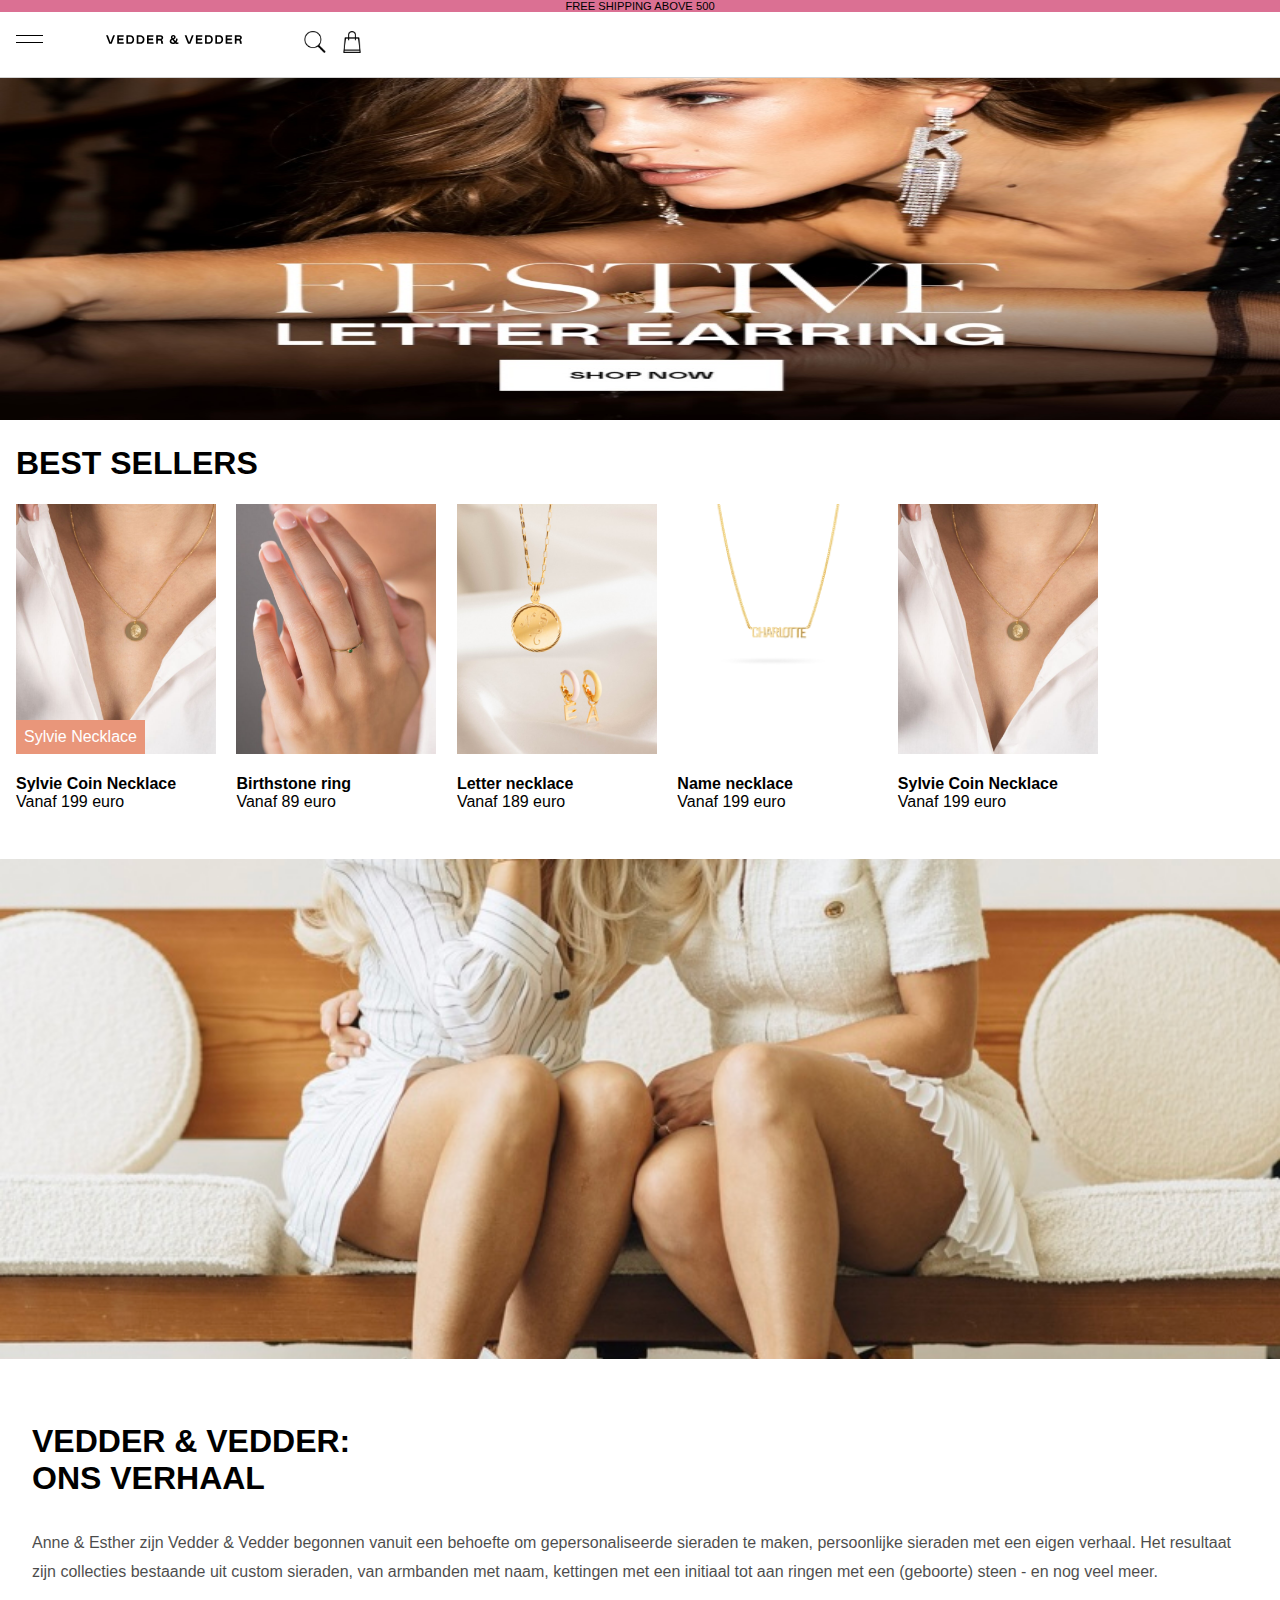
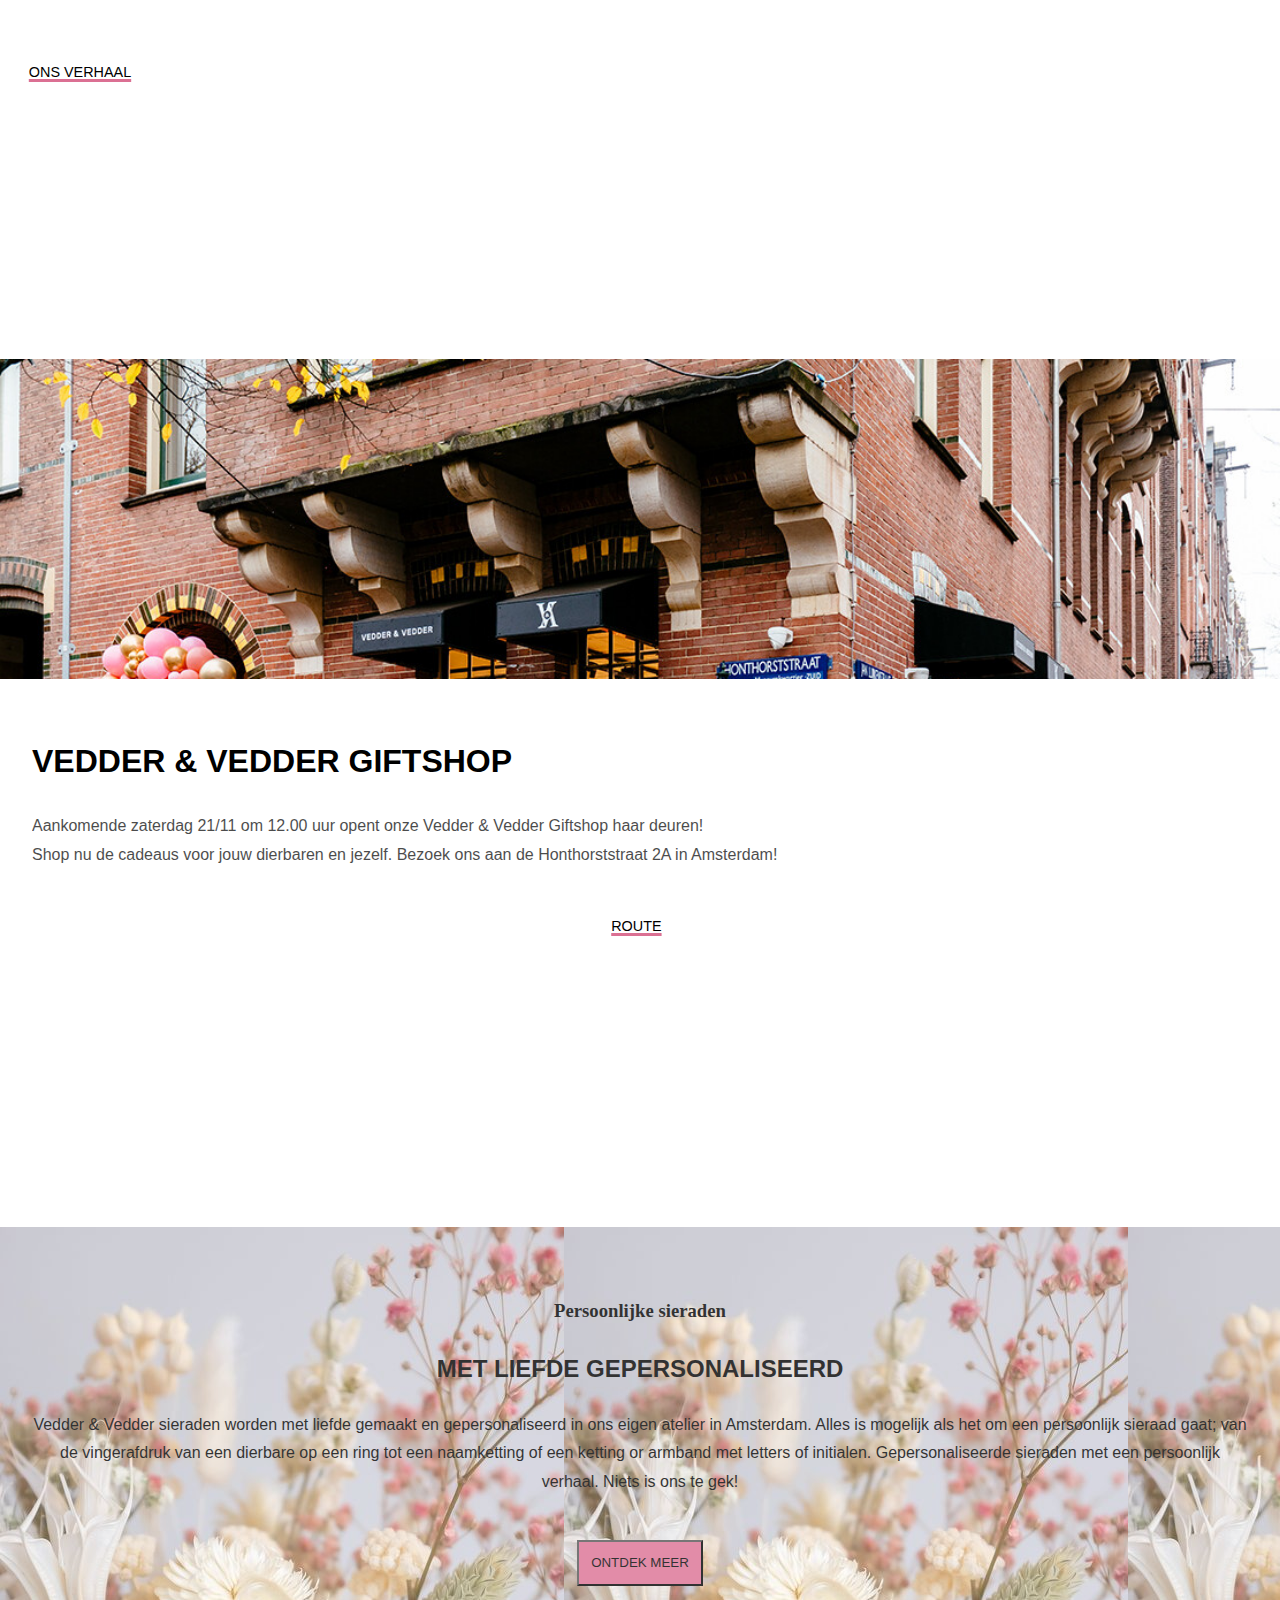
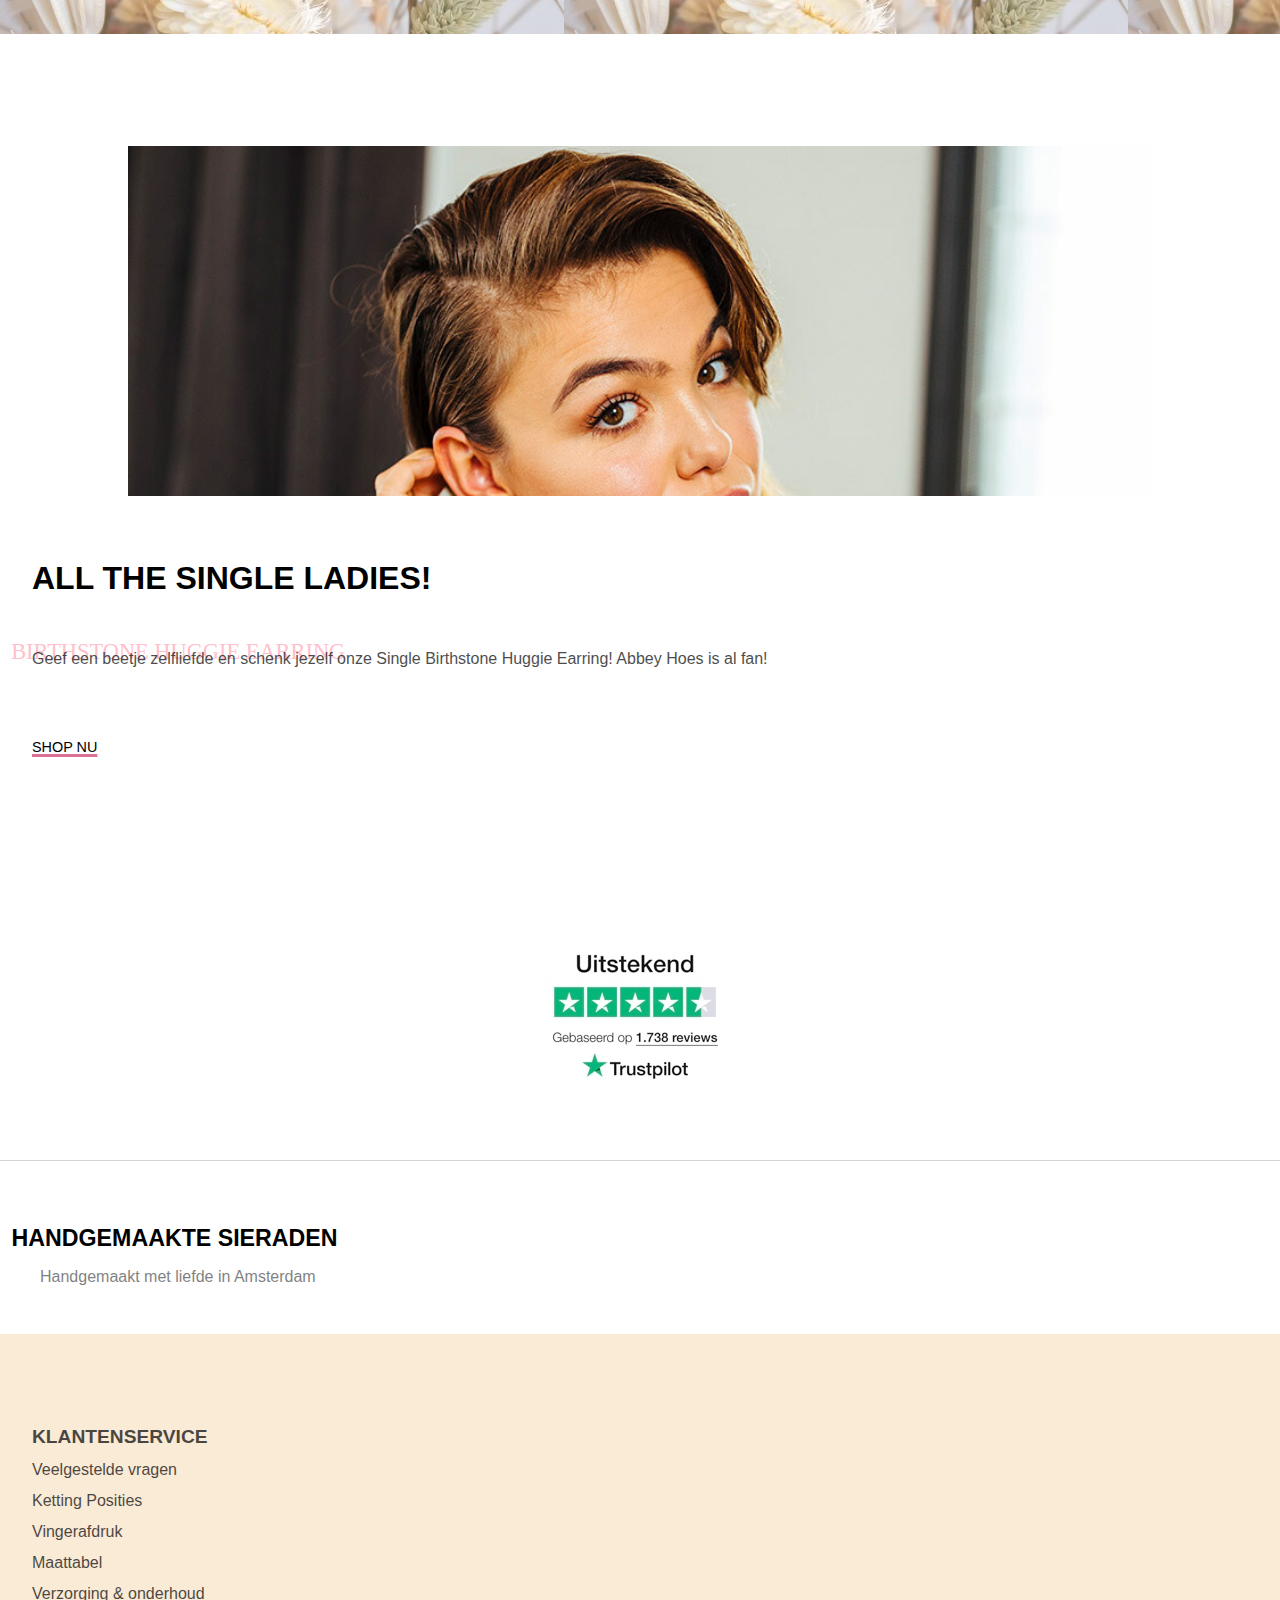
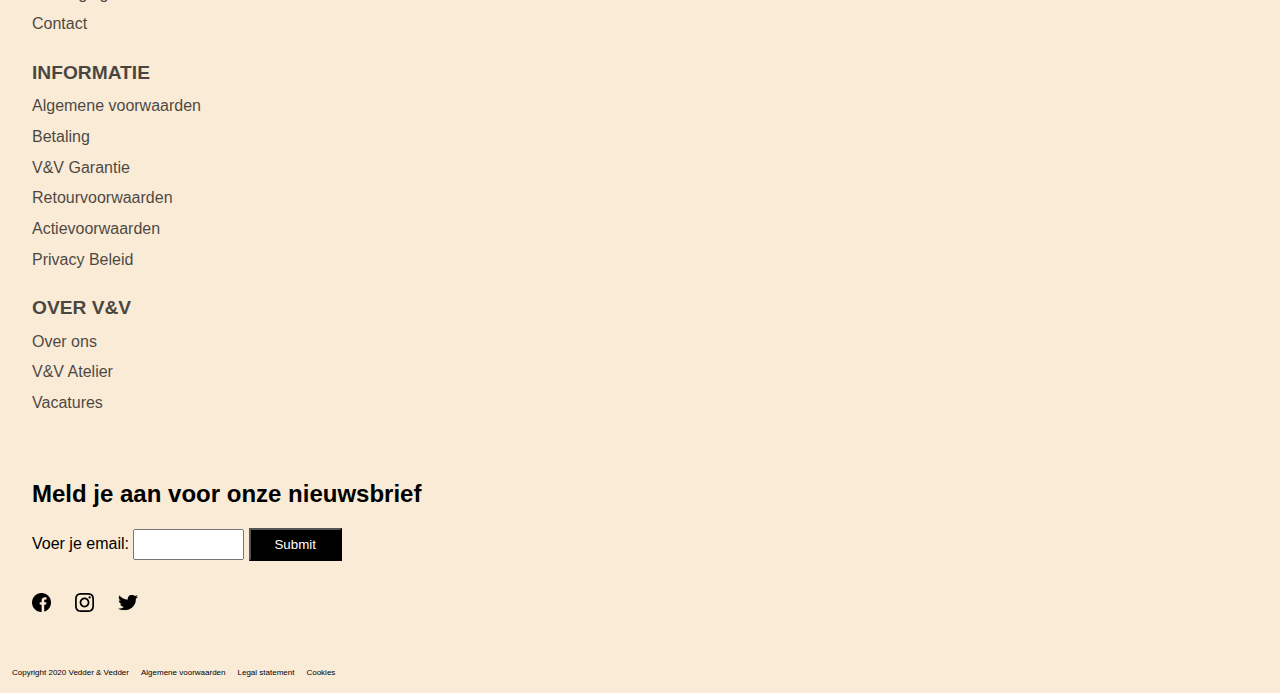
==== commit bcb48f94: "Add files via upload" ====
--- a/index.html
+++ b/index.html
@@ -22,40 +22,19 @@
                     </div>
                 </li>
 
-
-                <li class="nav-item">
-                    <a href="index.html" class="nav-link nav-link-zoeken"></a>
-                </li>
-                <li class="nav-item">
-                    <a href="index.html" class="nav-link nav-link-tas"></a>
+                <li class="nav-item">
+                    <a href="index.html" class="nav-link nav-link-logo"><img src="IMAGESNIEUW/logoVV.svg" alt="Logo van de website Vedder & Vedder."></a>
+                </li>
+                <li class="nav-item">
+                    <a href="index.html" class="nav-link nav-link-zoeken"><img src="IMAGESNIEUW/vergrootglas.png" alt="Een vergrootglas om dingen op te zoeken."></a>
+                </li>
+                <li class="nav-item">
+                    <a href="index.html" class="nav-link nav-link-tas"><img src="IMAGESNIEUW/winkeltas.png" alt="Een winkelwagen waar je je producten kunt afrekenen."></a>
                 </li>
 
             </ul>
 
 
-
-            <!-- /.nav-list nav-list-larger -->
-            <div class="container">
-                <ul class="nav-list nav-list-larger">
-
-                    <li class="nav-item nav-item">
-                        <a href="index.html" class="nav-link nav-link-zoeken"><img src=IMAGESNIEUW/vergrootglas.png> ZOEK</a>
-                    </li>
-                    <li class="nav-item">
-                        <a href="index.html" class="nav-link nav-link-logo"><img src="IMAGESNIEUW/logoVV.svg"></a>
-                    </li>
-
-                    <li class="nav-item nav-item-hidden">
-                        <a href="Wishlist.html" class="nav-link nav-link-hartje"><img src="IMAGESNIEUW/hartje.jpg"></a>
-                    </li>
-                    <li class="nav-item nav-item-hidden">
-                        <a href="index.html" class="nav-link nav-link-profiel"><img src="IMAGESNIEUW/profiel.png"></a>
-                    </li>
-                    <li class="nav-item">
-                        <a href="index.html" class="nav-link nav-link-tas"><img src="IMAGESNIEUW/winkeltas.png"></a>
-                    </li>
-                </ul>
-            </div>
 
             <!-- /.nav-list nav-list-extra -->
             <div class="container">
@@ -72,6 +51,14 @@
                     <li class="nav-item nav-item">
                         <a href="index.html" class="nav-link-tekst">WORLD OF VV</a>
                     </li>
+                    <li class="nav-item nav-item">
+                        <a href="index.html" class="nav-link-tekst">MIJN ACCOUNT</a>
+                    </li>
+                    <li class="nav-item nav-item">
+                        <a href="Wishlist.html" class="nav-link nav-link-hartje"><img src="IMAGESNIEUW/hartje.jpg" alt="Een hartje waar je je favoriete sieraden in kunt opslaan."></a>
+                    </li>
+
+
                 </ul>
             </div>
 
@@ -86,41 +73,45 @@
 
 <body>
     <div class="home">
-        <img src="IMAGESNIEUW/home.jpg"> </div>
+        <img src="IMAGESNIEUW/home.jpg" alt="Afbeelding op de homepage over Festive letter earring"> </div>
 
     <!-- Best sellers met een slider -->
     <h1> BEST SELLERS</h1>
 
     <section id="slider">
-
-        <div id="scroll">
-            <div class="slide">
-                <img src="IMAGESNIEUW/fingernecklace.jpg">
-                <p>Sylvie Coin Necklace<br>Vanaf 199 euro</p>
-            </div>
-            <div class="slide">
-                <img src="IMAGESNIEUW/birthstonering.jpg">
-                <p>Birhtstone Ring<br>Vanaf 45 euro</p>
-            </div>
-            <div class="slide">
-                <img src="IMAGESNIEUW/chantal_collectie_2.jpg">
-                <p>Chantal necklace collectie<br>Vanaf 200 euro</p>
-            </div>
-            <div class="slide">
-                <img src="IMAGESNIEUW/namenecklace.png">
-                <p>Name necklace<br>Vanaf 189 euro</p>
-            </div>
-
-            <div class="slide">
-                <img src="IMAGESNIEUW/fingernecklace.jpg">
-                <p>Sylvie Coin Necklace<br>Vanaf 199 euro</p>
-            </div>
-        </div>
-
-
-    </section>
-
-    <img src="IMAGESNIEUW/envelope.svg" id="bericht">
+        <ul class="scrol">
+            <li class="images">
+                <div class="img1">
+                    <p>Sylvie Necklace</p>
+                </div>
+                <h4>Sylvie Coin Necklace</h4><p>Vanaf 199 euro</p>
+            </li>
+
+            <li class="images">
+                <div class="img2"></div>
+                <h4>Birthstone ring</h4><p>Vanaf 89 euro</p>
+            </li>
+
+            <li class="images">
+                <div class="img3"></div>
+                <h4>Letter necklace</h4><p>Vanaf 189 euro</p>
+            </li>
+
+            <li class="images">
+                <div class="img4"></div>
+                <h4>Name necklace</h4><p>Vanaf 199 euro</p>
+            </li>
+
+            <li class="images">
+                <div class="img5"></div>
+                <h4>Sylvie Coin Necklace</h4><p>Vanaf 199 euro</p>
+            </li>
+
+
+        </ul>
+    </section>
+
+
 
     <!-- Ons verhaal-->
     <section id="Onsverhaal">
@@ -129,7 +120,7 @@
             <h3>VEDDER & VEDDER:<br> ONS VERHAAL</h3>
             <p>Anne & Esther zijn Vedder & Vedder begonnen vanuit een behoefte om gepersonaliseerde sieraden te maken, persoonlijke sieraden met een eigen verhaal. Het resultaat zijn collecties bestaande uit custom sieraden, van armbanden met naam, kettingen met een initiaal tot aan ringen met een (geboorte) steen - en nog veel meer.</p>
         </div>
-        <a href="https://www.vedder-vedder.com/nl/over-ons" id="overons">OVER ONS</a>
+        <a href="https://www.vedder-vedder.com/nl/over-ons" id="overons">ONS VERHAAL</a>
     </section>
 
     <!-- De giftshop-->
@@ -140,6 +131,7 @@
             <p>Aankomende zaterdag 21/11 om 12.00 uur opent onze Vedder & Vedder Giftshop haar deuren!<br>
                 Shop nu de cadeaus voor jouw dierbaren en jezelf. Bezoek ons aan de Honthorststraat 2A in Amsterdam!</p>
         </div>
+        <a href="https://www.vedder-vedder.com/nl/over-ons" id="route">ROUTE</a>
     </section>
 
     <!-- Persoonlijk-->
@@ -160,10 +152,19 @@
         <div class="rechts3">
             <h3>ALL THE SINGLE LADIES!</h3>
             <P>Geef een beetje zelfliefde en schenk jezelf onze Single Birthstone Huggie Earring! Abbey Hoes is al fan!</P>
-            <a href="https://www.vedder-vedder.com/nl/over-ons" id="overons">SHOP NU</a>
-        </div>
-
-
+            <a href="https://www.vedder-vedder.com/nl/over-ons" id="shop">SHOP NU</a>
+        </div>
+
+
+    </section>
+
+    <section id="trustpilot">
+        <img src="IMAGESNIEUW/trustpilot.jpg" alt="Trustpilot, reviews.">
+    </section>
+
+    <section id="amsterdam">
+        <h1>HANDGEMAAKTE SIERADEN</h1>
+        <p>Handgemaakt met liefde in Amsterdam</p>
     </section>
 
 
@@ -172,7 +173,7 @@
 
 <!-- De footer-->
 <footer class="Eind">
-    <h3>Every story sounds better in gold</h3>
+
     <section id="footer">
 
         <div class="Tekstfooter1">
@@ -208,11 +209,19 @@
         <div class="email">
             <h2>Meld je aan voor onze nieuwsbrief</h2>
             <form>
-                <label for="email">Enter your email:</label>
-                <input type="email" id="email" name="email">
-                <input type="submit">
+                <label for="email">Voer je email:</label>
+                <input type="email" id="email1" name="email">
+                <input type="submit" id="submit">
             </form>
         </div>
+
+        <section>
+            <div class="social">
+                <img src="IMAGESNIEUW/facebook.png" alt="Social media facebook button.">
+                <img src="IMAGESNIEUW/instagram.svg" alt="Social media instagram button.">
+                <img src="IMAGESNIEUW/twitter.png" alt="Social media twitter button.">
+            </div>
+        </section>
 
     </section>
     <div class="footer_bottom">
@@ -222,6 +231,7 @@
         <p>Cookies</p>
     </div>
 
+
 </footer>
 
 </html>
--- a/CSSNIEUW/stylenieuw.css
+++ b/CSSNIEUW/stylenieuw.css
@@ -27,6 +27,7 @@
     text-decoration: none;
     padding-right: .5em;
     justify-content: space-between;
+    padding-top: 2em;
 
 
 }
@@ -46,8 +47,17 @@
     top: 0;
     z-index: 1400;
     width: 100%;
-    height: 4.4rem;
+    height: 4.3rem;
     background-color: white;
+    padding-bottom: .5em;
+    border-bottom-style: solid;
+    border-bottom-width: thin;
+    border-bottom-color: lightgray;
+}
+
+header .container {
+    padding: 0;
+
 }
 
 .nav-list {
@@ -58,66 +68,149 @@
 }
 
 
-.nav-list-mobile {
-    display: none;
-}
-
-
-.nan-link:hover {
-    opacity: .7;
-}
-
-.nav-link-logo img {
-    width: 13rem;
-    z-index: 1500;
-    display: flex;
-    justify-content: center;
-
-}
-
-.nav-link-zoeken img {
-    width: 1.5rem;
-    height: 1.5rem;
-    z-index: 1500;
-
-}
-
-.nav-link-zoeken {
-    font-size: .8rem;
-    color: black;
-}
-
-.nav-link-tas img {
-    width: 1.5rem;
-    height: 1.5rem;
-    z-index: 1500;
-
-
-}
+
 
 .nav-link-hartje img {
     width: 1.5rem;
     height: 1.5rem;
     z-index: 1500;
-
-}
-
-.nav-link-profiel img {
-    width: 1.5rem;
-    height: 1.5rem;
+    padding-top: 2em;
+
+}
+
+
+
+.nav-link-logo img {
     z-index: 1500;
-
-}
+    display: flex;
+    justify-content: center;
+    width: 5em;
+    padding-left: 5.5em;
+    padding-top: .15em;
+
+}
+
+.nav-link-tas img {
+    width: .8em;
+    z-index: 1500;
+    display: flex;
+    justify-content: center;
+    padding-left: 7.3em;
+
+}
+
+.nav-link-zoeken img {
+    width: .8em;
+    z-index: 1500;
+    display: flex;
+    justify-content: center;
+    padding-left: 10.2em;
+}
+
+
+
+
+
+
+.nav-list {
+    margin-top: 0;
+    padding-top: 0;
+}
+
+
+.nav-item {
+    width: 4.8rem;
+    display: flex;
+    justify-content: center;
+
+}
+
+
+
+.mobile-menu {
+    z-index: 1500;
+    width: 100%;
+    height: 100%;
+    display: flex;
+    flex-direction: column;
+    align-items: center;
+    justify-content: center;
+    cursor: pointer;
+}
+
+
+.line {
+    position: absolute;
+    width: 1.7rem;
+    height: 0.06em;
+    top: 2em;
+    left: 1em;
+    background-color: black;
+    margin-top: 0.6em;
+}
+
+.line-top {
+    margin-top: 0.2rem;
+}
+
+.line-bottom {
+    margin-top: -4.rem;
+}
+
+.active .line-top {
+    margin-top: 0;
+    transform: rotate (45deg);
+    transition: transform .3s .1s;
+}
+
+.active .line-bottom {
+    margin-top: 0;
+    transform: rotate (-45deg);
+    transition: transform .3s .1s;
+}
+
+header.active {
+    height: 80%;
+    background-color: white;
+}
+
+.nav-link {
+    font-size: 1.7rem;
+    padding: 0;
+    margin-top: 0.7em;
+}
+
+
+.nav-link:hover {
+    opacity: .7;
+}
+
+
+.nav-link-tekst {
+    text-align: center;
+}
+
 
 .nav-extra {
-    display: flex;
-    justify-content: center;
-    padding-bottom: 1em;
-    padding-right: 2.8em;
-}
-
-.nav-extra .nav-link-hartje {
+    position: fixed;
+    top: 0;
+    left: 0;
+    width: 0;
+    height: 0;
+    display: block;
+    padding: 10.5rem 5rem;
+    z-index: 1000;
+    box-sizing: border-box;
+    opacity: 0;
     visibility: hidden;
+    transition: opacity .3s;
+    color: black;
+}
+
+.active .nav-extra {
+    height: 100vh;
+    opacity: 1;
+    visibility: visible;
 }
 
 .nav-extra li a {
@@ -129,210 +222,6 @@
 }
 
 
-/* navigatie responsive */
-
-@media screen and (max-width: 767px) {
-    header {
-        height: 4.8rem;
-    }
-
-    header .container {
-        padding: 0;
-    }
-
-
-
-    .nav-list {
-        margin-top: 0;
-        padding-top: 0;
-    }
-
-    .nav-list-mobile {
-        display: flex;
-
-    }
-
-    .nav-item {
-        width: 4.8rem;
-        display: flex;
-        justify-content: center;
-
-    }
-
-
-    .nav-item-hidden {
-        display: none;
-    }
-
-
-    .nav-link-logo img {
-        padding-left: 8em;
-    }
-
-    .nav-link-tas img {
-        padding-left: 22em;
-    }
-
-    .nav-link-zoeken img {
-        padding-left: 30em;
-    }
-
-
-    .mobile-menu {
-        position: relative;
-        z-index: 1500;
-        width: 100%;
-        height: 100%;
-        display: flex;
-        flex-direction: column;
-        align-items: center;
-        justify-content: center;
-        cursor: pointer;
-    }
-
-    .line {
-        position: absolute;
-        width: 1.7rem;
-        height: 0.06em;
-        top: 2em;
-        left: 2em;
-        background-color: black;
-        margin-top: 0.6em;
-    }
-
-    .line-top {
-        margin-top: 0.2rem;
-    }
-
-    .line-bottom {
-        margin-top: -4.rem;
-    }
-
-    .active .line-top {
-        margin-top: 0;
-        transform: rotate (45deg);
-        transition: transform .3192s .1s;
-    }
-
-    .active .line-bottom {
-        margin-top: 0;
-        transform: rotate (-45deg);
-        transition: transform .3192s .1s;
-    }
-
-    header.active {
-        height: 80%;
-        background-color: white;
-    }
-
-    .nav-link {
-        font-size: 1.7rem;
-        padding: 0;
-        margin-top: 0.7em;
-
-    }
-
-    .nav-list-larger {
-        position: fixed;
-        top: 0;
-        left: 0;
-        width: 0;
-        height: 0;
-        display: flex;
-        padding-left: 5rem;
-
-    }
-
-    .nav-extra {
-        position: fixed;
-        top: 0;
-        left: 0;
-        width: 0;
-        height: 0;
-        display: block;
-        padding: 10.5rem 5rem;
-        z-index: 1000;
-        box-sizing: border-box;
-        opacity: 0;
-        visibility: hidden;
-        transition: opacity .3s;
-        color: black;
-    }
-
-    .active .nav-extra {
-        height: 100vh;
-        opacity: 1;
-        visibility: visible;
-    }
-
-
-
-    .nav-list-larger {
-        width: 100%;
-        justify-content: flex-start;
-        border-bottom: 2px solid rgba(255, 255, 255, .1);
-        background-color: white;
-    }
-
-
-}
-
-
-@media screen and (min-width: 767px) {
-    .container .nav-list-larger {
-        display: flex;
-    }
-
-    .container .nav-list-larger li + li + li + li {
-        margin-left: 1em;
-    }
-
-
-    .container .nav-list-larger li:first-of-type(1) {
-        margin-right: auto;
-    }
-
-    .container .nav-list-larger li:nth-of-type(2) {
-        display: block;
-        margin-left: auto;
-        margin-right: auto;
-    }
-
-    .nav-link-logo img {
-        padding-left: 2em;
-    }
-
-
-
-}
-
-
-@media screen and (max-width: 767px) {
-    .nav-link-logo img {
-        padding-left: 1em;
-        padding-top: .8em;
-        width: 6em;
-
-    }
-
-    .nav-link-tas img {
-        padding-left: 7em;
-        padding-top: .6em;
-        width: .8em;
-        height: .8em;
-        display: flex;
-        justify-content: flex-end;
-    }
-
-    .nav-link-zoeken img {
-        padding-left: 16em;
-        padding-top: .6em;
-        width: .8em;
-        height: .8em;
-        display: flex;
-        justify-content: flex-end;
-    }
-}
 
 
 
@@ -340,69 +229,121 @@
 /* Begin foto*/
 
 .home img {
-    position: relative;
-    height: auto;
+    height: 420px;
     width: 100%;
-}
-
-/*Begin foto responsive */
-@media (min-width:1025px) {
-    .home img {
-        height: 700px;
-        background-position: center center;
-
-    }
-}
-
-@media (max-width:767px) {
-    .home img {
-        height: 450px;
-    }
-}
+    background-position: center center;
+}
+
+
 
 
 /*Best sellers slider*/
 
 h1 {
-    padding-left: 1em;
-}
-
-#scroll {
+    padding-left: .5em;
+}
+
+.scrol {
     overflow-x: scroll;
     overflow-y: hidden;
     white-space: nowrap;
 
 }
 
-
-
-.slide {
+.images {
     display: inline-block;
-
-}
-
-.slide img {
-    height: 320px;
-    padding: .5em .5em .5em .5em;
-}
-
-#bericht {
+    padding-left: 1em;
+}
+
+.images h4 {
+    margin-bottom: 0;
+}
+
+.images p {
+    margin-top: 0;
+
+}
+
+.images .img1 {
+    background-image: url(../IMAGESNIEUW/fingernecklace.jpg);
+    background-position: center center;
+    background-size: cover;
+    height: 250px;
+    width: 200px;
+}
+
+.images .img1:hover {
+    background-image: url(../IMAGESNIEUW/vedder_vedder_vingeradruk.png);
+    transition: .5s;
+}
+
+.images .img1 {
+    position: relative;
+}
+
+.images .img1 p {
     position: absolute;
-    top: 110em;
-    margin-left: 52em;
-    width: 4em;
-    position: fixed;
-    padding: 1.5em;
-    border-radius: 50px;
-    background-color: palevioletred;
-}
-
-@media (min-width:768px) {
-
-    .slide img {
-        height: 300px;
-    }
-}
+    top: 13.5em;
+    padding: .5em;
+    text-align: center;
+    color: white;
+    background-color: darksalmon;
+}
+
+
+.images .img2 {
+    background-image: url(../IMAGESNIEUW/birthstonering.jpg);
+    background-position: center center;
+    background-size: cover;
+    height: 250px;
+    width: 200px;
+}
+
+.images .img2:hover {
+    background-image: url(../IMAGESNIEUW/birthstone_ring_mei.png);
+    transition: .5s;
+}
+
+
+.images .img3 {
+    background-image: url(../IMAGESNIEUW/chantal_collectie_2.jpg);
+    background-position: center center;
+    background-size: cover;
+    height: 250px;
+    width: 200px;
+}
+
+.images .img3:hover {
+    background-image: url(../IMAGESNIEUW/sylvie_coin_necklace_2.png);
+    transition: .5s;
+}
+
+.images .img4 {
+    background-image: url(../IMAGESNIEUW/namenecklace.png);
+    background-position: center center;
+    background-size: cover;
+    height: 250px;
+    width: 200px;
+}
+
+.images .img4:hover {
+    background-image: url(../IMAGESNIEUW/name_necklace_3.jpg);
+    transition: .5s;
+}
+
+.images .img5 {
+    background-image: url(../IMAGESNIEUW/fingernecklace.jpg);
+    background-position: center center;
+    background-size: cover;
+    height: 250px;
+    width: 200px;
+}
+
+.images .img5:hover {
+    background-image: url(../IMAGESNIEUW/vedder_vedder_vingeradruk.png);
+    transition: .5s;
+}
+
 
 
 
@@ -421,6 +362,7 @@
 .FOTOonsverhaal {
     background-image: url(../IMAGESNIEUW/ourstory.jpg);
     background-size: cover;
+    background-position: center center;
     width: 100%;
     height: 500px;
 }
@@ -444,40 +386,18 @@
 }
 
 #overons {
-    padding: 2em 10em 1em 4em;
-    font-size: .8em;
+    margin-left: 2em;
+    font-size: .9em;
     color: black;
     text-decoration-line: underline;
     text-decoration-color: palevioletred;
-    text-align: right;
-}
-
-
-/*Ons verhaal responsive*/
-@media (min-width:1025px) {
-
-    .FOTOonsverhaal {
-        display: block;
-        position: absolute;
-        background-size: cover;
-        background-repeat: no-repeat;
-        background-size: contain;
-        margin-top: 5em;
-        height: 700px;
-
-    }
-
-    .rechts1 {
-        position: relative;
-        max-width: 380px;
-        margin-left: 50em;
-        margin-top: 5em;
-        text-align: left;
-        grid-row-start: 1;
-    }
-
-
-
+    text-decoration-thickness: 3px;
+
+}
+
+#overons:hover {
+
+    text-decoration-color: blueviolet;
 }
 
 
@@ -499,7 +419,7 @@
     background-image: url(../IMAGESNIEUW/Giftshop.JPG);
     background-size: cover;
     width: 100%;
-    height: 500px;
+    height: 320px;
 }
 
 
@@ -516,47 +436,26 @@
 }
 
 .rechts2 {
-    margin: 2em 2em 2em 2em;
-
-}
-
-/*De giftshop responsive*/
-@media (min-width:1025px) {
-
-    .FOTOgiftshop {
-        display: block;
-        position: absolute;
-        background-size: cover;
-        background-repeat: no-repeat;
-        background-size: contain;
-        width: 55%;
-        margin-left: 5em;
-    }
-
-    .rechts2 {
-        max-width: 380px;
-        margin-left: 50em;
-        margin-top: 2em;
-        text-align: left;
-        grid-row-start: 1;
-    }
-}
-
-@media(max-width: 400px) {
-    .FOTOgiftshop {
-        width: 100%;
-    }
-
-    .rechts2 {
-        grid-row-start: 3;
-        margin-bottom: 5em;
-    }
+    margin: 2em 2em .2em 2em;
+
+}
+
+#route {
+    display: block;
+    margin-left: auto;
+    margin-right: auto;
+    font-size: .9em;
+    color: black;
+    text-decoration-line: underline;
+    text-decoration-color: palevioletred;
+    text-decoration-thickness: 3px;
+
 }
 
 
 /*Persoonlijke sieraden*/
 #persoonlijk {
-    margin-top: 17em;
+    margin-top: 13em;
     padding: 3em 2em 3em 2em;
     background-color: lightgray;
     background-image: url(../IMAGESNIEUW/bloemen.jpg);
@@ -566,7 +465,6 @@
 
 .Tekstpersoonlijk {
     text-align: center;
-    margin: 1em 5em 1em 5em;
     font-weight: 300;
     line-height: 1.8;
     font-size: 1rem;
@@ -583,12 +481,14 @@
 .Tekstpersoonlijk button {
     text-align: center;
     background-color: palevioletred;
-    width: 10em;
-    height: 4em;
+    width: 9.5em;
+    height: 3.5em;
     margin-top: 2em;
-
-}
-
+}
+
+.Tekstpersoonlijk button:hover {
+    background-color: indianred;
+}
 
 
 /*All the single ladies*/
@@ -603,6 +503,7 @@
 
 #single {
     margin-top: 2em;
+    padding-bottom: 8em;
     height: 700px;
     display: grid;
     grid-template-columns: 2fr;
@@ -615,8 +516,9 @@
     background-image: url(../IMAGESNIEUW/abbey.jpg);
     background-size: cover;
     width: 80%;
-    height: 500px;
+    height: 350px;
     display: block;
+    margin-top: 5em;
     margin-left: auto;
     margin-right: auto;
 }
@@ -626,8 +528,7 @@
     font-family: fantasy;
     color: pink;
     position: absolute;
-
-    margin-top: 29em;
+    margin-top: 22em;
     left: 0;
     background-color: white;
     padding-left: .5em;
@@ -641,93 +542,94 @@
     font-size: 1rem;
     opacity: 0.7;
     padding-top: 1em;
+    padding-bottom: 3em;
 }
 
 .rechts3 h3 {
     font-size: 2rem;
+
 }
 
 
 
 .rechts3 {
-    margin: 2em 2em 2em 2em;
-
-}
-
-
-/*Persoonlijke sieraden responsive*/
-@media (min-width:1025px) {
-
-    .FOTOsingle {
-        display: block;
-        position: absolute;
-        background-size: cover;
-        background-repeat: no-repeat;
-        background-size: contain;
-        width: 90%;
-        margin-left: 5em;
-    }
-
-    .rechts3 {
-        max-width: 380px;
-        margin-left: 40em;
-        margin-top: 3em;
-        text-align: left;
-        grid-row-start: 1;
-    }
-
-    .FOTOsingle p {
-        font-size: 1.5rem;
-        font-family: fantasy;
-        color: pink;
-        position: absolute;
-        margin-left: 15em;
-        left: 0;
-        margin-top: 7em;
-        background-color: white;
-    }
-
-}
-
-@media (max-width:400px) {
-
-    .rechts3 {
-        grid-row-start: 3;
-
-    }
-
-    .FOTOsingle p {
-        text-align: left;
-    }
-
+    margin: 2em 2em 5em 2em;
+
+}
+
+#shop {
+
+    font-size: .9em;
+    color: black;
+    text-decoration-line: underline;
+    text-decoration-color: palevioletred;
+    text-decoration-thickness: 3px;
+    padding-bottom: 5em;
+}
+
+#shop:hover {
+    text-decoration-color: blueviolet;
+}
+
+
+
+/*Trustpilot*/
+
+#trustpilot img {
+    display: block;
+    margin-left: auto;
+    margin-right: auto;
+    padding-top: 3em;
+    padding-bottom: 4em;
+}
+
+/*Handgemaakte sieraden*/
+
+#amsterdam {
+    border-top-style: solid;
+    border-top-width: thin;
+    border-top-color: lightgray;
+    padding-top: 3em;
+    padding-bottom: 2em;
+}
+
+#amsterdam h1 {
+    font-size: 1.45em;
+}
+
+#amsterdam p {
+    padding-left: 2.5em;
+    opacity: .5;
 }
 
 
 /*Footer*/
 .Eind {
-    padding-top: 10em;
-}
-
-.Eind h3 {
-    position: absolute;
-    padding-left: 6em;
     padding-top: 1em;
-    font-family: fantasy;
-    font-size: 2em;
-    opacity: .5;
-
-}
+    background-color: antiquewhite;
+
+}
+
 
 #footer {
-    background-color: antiquewhite;
-    padding: 2em 2em 2em 2em;
+
+    margin: 4em 2em 2em 2em;
     display: grid;
     grid-template-columns: 1fr 1fr 1fr 1fr;
     grid-template-rows: 1fr 1fr 1fr;
+
 }
 
 #footer ol li {
     list-style-type: none;
+    padding-top: .8em;
+    opacity: .7;
+    font-family: sans-serif;
+}
+
+
+#footer ol li:hover {
+    text-decoration-line: underline;
 }
 
 #footer ol li a {
@@ -736,6 +638,8 @@
     font-weight: bold;
 }
 
+
+
 #footer .Tekstfooter1 {
     grid-column-start: 1;
     grid-row-start: 2;
@@ -754,6 +658,23 @@
 #footer .email {
     grid-column-start: 4;
     grid-row-start: 2;
+    padding-top: 2em;
+}
+
+#email1 {
+    width: 8em;
+    height: 2em;
+}
+
+#submit {
+    height: 2.5em;
+    width: 7em;
+    color: white;
+    background-color: black;
+}
+
+#submit:hover {
+    background-color: palevioletred;
 }
 
 .footer_bottom {
@@ -767,61 +688,104 @@
     left: 1em;
     bottom: 5em;
     margin: 0;
-
-}
-
-@media (max-width:954px) {
-    #footer .email {
-        grid-row-start: 3;
-        grid-column-start: 1;
-    }
-}
-
-@media (max-width:768px) {
-
-    .Eind h3 {
-        visibility: hidden;
-    }
-
-    #footer {
-        display: block;
-    }
-}
+    padding-left: 1.5em;
+    margin-bottom: 2em;
+}
+
+
+
+#footer {
+    display: block;
+}
+
+.social {
+    display: flex;
+}
+
+.social img {
+    padding-top: 2em;
+    width: 1.2em;
+    height: 1.2em;
+    padding-right: 1.5em;
+}
+
 
 
 
 /*Wishlist.html*/
 
-#wishlist {
-    display: grid;
-    grid-template-columns: 1fr 1fr 1fr;
-    grid-template-rows: 1fr;
-    padding-left: 2em;
-}
-
-#wishlist .accountoverzicht {
-    padding-top: 4em;
-    font-size: 1.5em;
-}
-
-.wishlist_nav {
-    padding-top: 5em;
-    padding-left: 2em;
-    grid-column-start: 1;
-    width: 220px;
-    height: 350px;
-    border: .5px solid grey;
-    border-radius: 10px;
-
-}
-
-.wishlist_nav li {
-    list-style-type: none;
-    padding-bottom: 1.5em;
-}
-
-.wishlist_nav li a {
+
+.dropbtn {
+    background-color: white;
     color: black;
+
+    font-size: 18px;
+    border: none;
+    cursor: pointer;
+    margin-top: 8em;
+    padding-left: 1em;
+    width: 20em;
+
+}
+
+
+.dropbtn img {
+    width: 1em;
+    height: 1em;
+    padding-left: 4em;
+    opacity: .5;
+}
+
+.dropdown {
+    position: relative;
+    display: inline-block;
+}
+
+.dropdown-content {
+    display: none;
+    position: absolute;
+    background-color: #f9f9f9;
+    min-width: 160px;
+    box-shadow: 0px 8px 16px 0px rgba(0, 0, 0, 0.2);
+    z-index: 1;
+}
+
+.dropdown-content a {
+    color: black;
+    padding: 12px 16px;
+    text-decoration: none;
+    display: block;
+}
+
+.dropdown-content a:hover {
+    background-color: #f1f1f1
+}
+
+.dropdown:hover .dropdown-content {
+    display: block;
+}
+
+
+
+
+#item1 {
+    display: flex;
+    padding-top: 2em;
+    margin-bottom: 2em;
+    border-top-style: solid;
+    border-top-width: thin;
+    border-top-color: lightgray;
+
+}
+
+
+#item2 {
+    display: flex;
+    padding-top: 2em;
+    margin-bottom: 3em;
+    border-top-style: solid;
+    border-top-width: thin;
+    border-top-color: lightgray;
 
 }
 
@@ -831,98 +795,54 @@
 }
 
 #item1 img {
+    height: 8em;
+    width: 6em;
     background-color: antiquewhite;
+    margin-left: 2em;
 }
 
 #item2 img {
+    height: 8em;
+    width: 6em;
     background-color: antiquewhite;
-}
-
-#wishlist h1 {
-    grid-column-start: 2;
+    margin-left: 2em;
+}
+
+
+
+#verlanglijst {
     font-size: 2.2em;
-
+    padding-top: 1em;
+    padding-left: .5em;
 }
 
 #wishlist h2 {
-    grid-column-start: 2;
+
     font-size: 1em;
     opacity: .5;
+    padding-left: 1em;
 
 }
 
 .item_tekst h3 {
-    padding-left: 1em;
+    padding-left: .8em;
+    margin-bottom: 0;
+    font-size: 1em;
 }
 
 .item_tekst p {
     padding-left: 1em;
+    margin-top: 0;
+    font-size: .8em;
 }
 
 .item_tekst h4 {
-    padding-left: 2em;
     font-size: 1em;
     text-decoration-line: underline;
 }
 
 
-@media (min-width:768px) {
-    .accountoverzicht {
-        visibility: hidden;
-    }
-
-    #wishlist h1 {
-        font-size: 2em;
-
-    }
-
-}
-
-@media (max-width:768px) {
-
-    #item1 {
-        display: flex;
-        grid-row-start: 2;
-
-    }
-
-    #item2 {
-        display: flex;
-        padding-top: 5em;
-        grid-row-start: 3;
-
-    }
-
-
-    #wishlist h1 {
-        grid-column-start: 1;
-        grid-row-start: 1;
-        padding-top: 8em;
-    }
-
-    #wishlist h2 {
-        grid-column-start: 1;
-        grid-row-start: 1;
-    }
-
-    #wishlist h4 {
-        padding-left: 10em;
-        font-size: .8em;
-    }
-
-    #item1 img {
-        height: 10em;
-        width: 8em;
-    }
-
-    #item2 img {
-        height: 10em;
-        width: 8em;
-    }
-
-    .wishlist_nav {
-        visibility: hidden;
-    }
-
-
-}
+#wishlist h4 {
+    padding-left: 4em;
+    font-size: .8em;
+}
